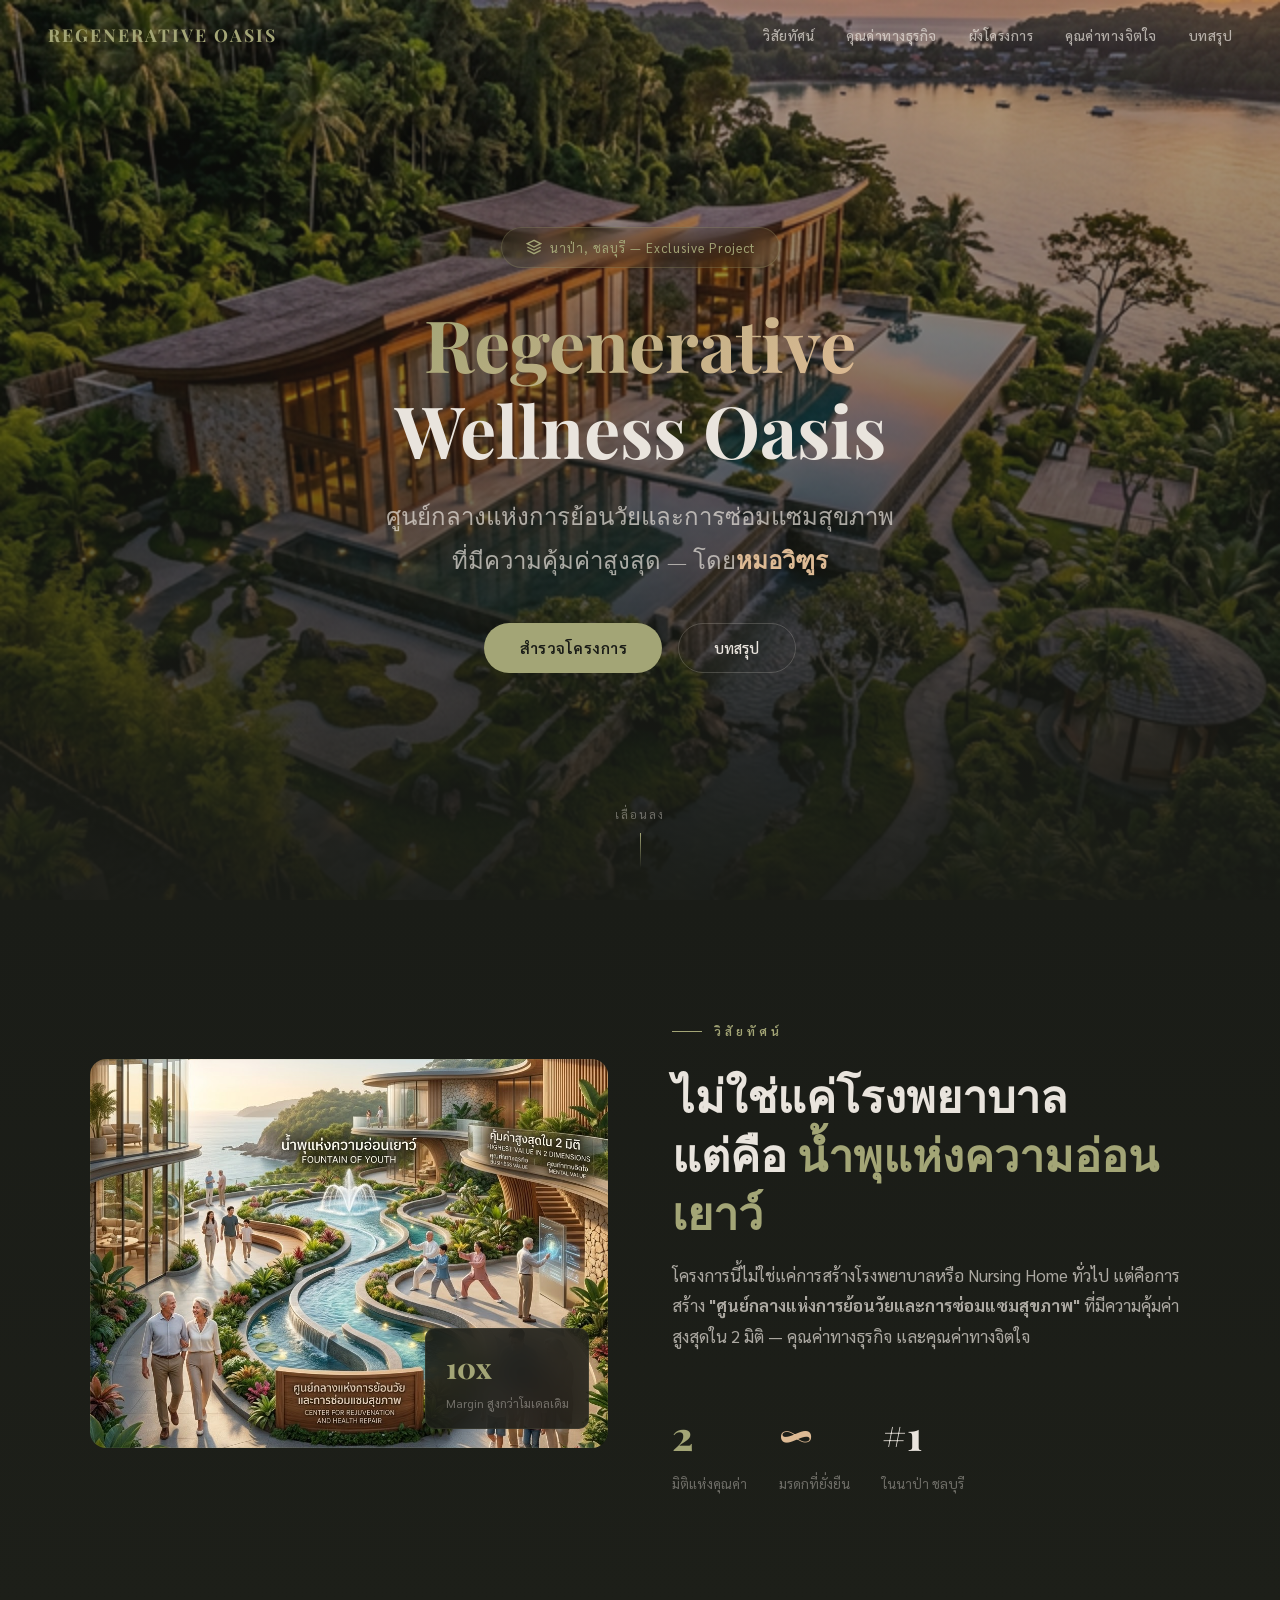
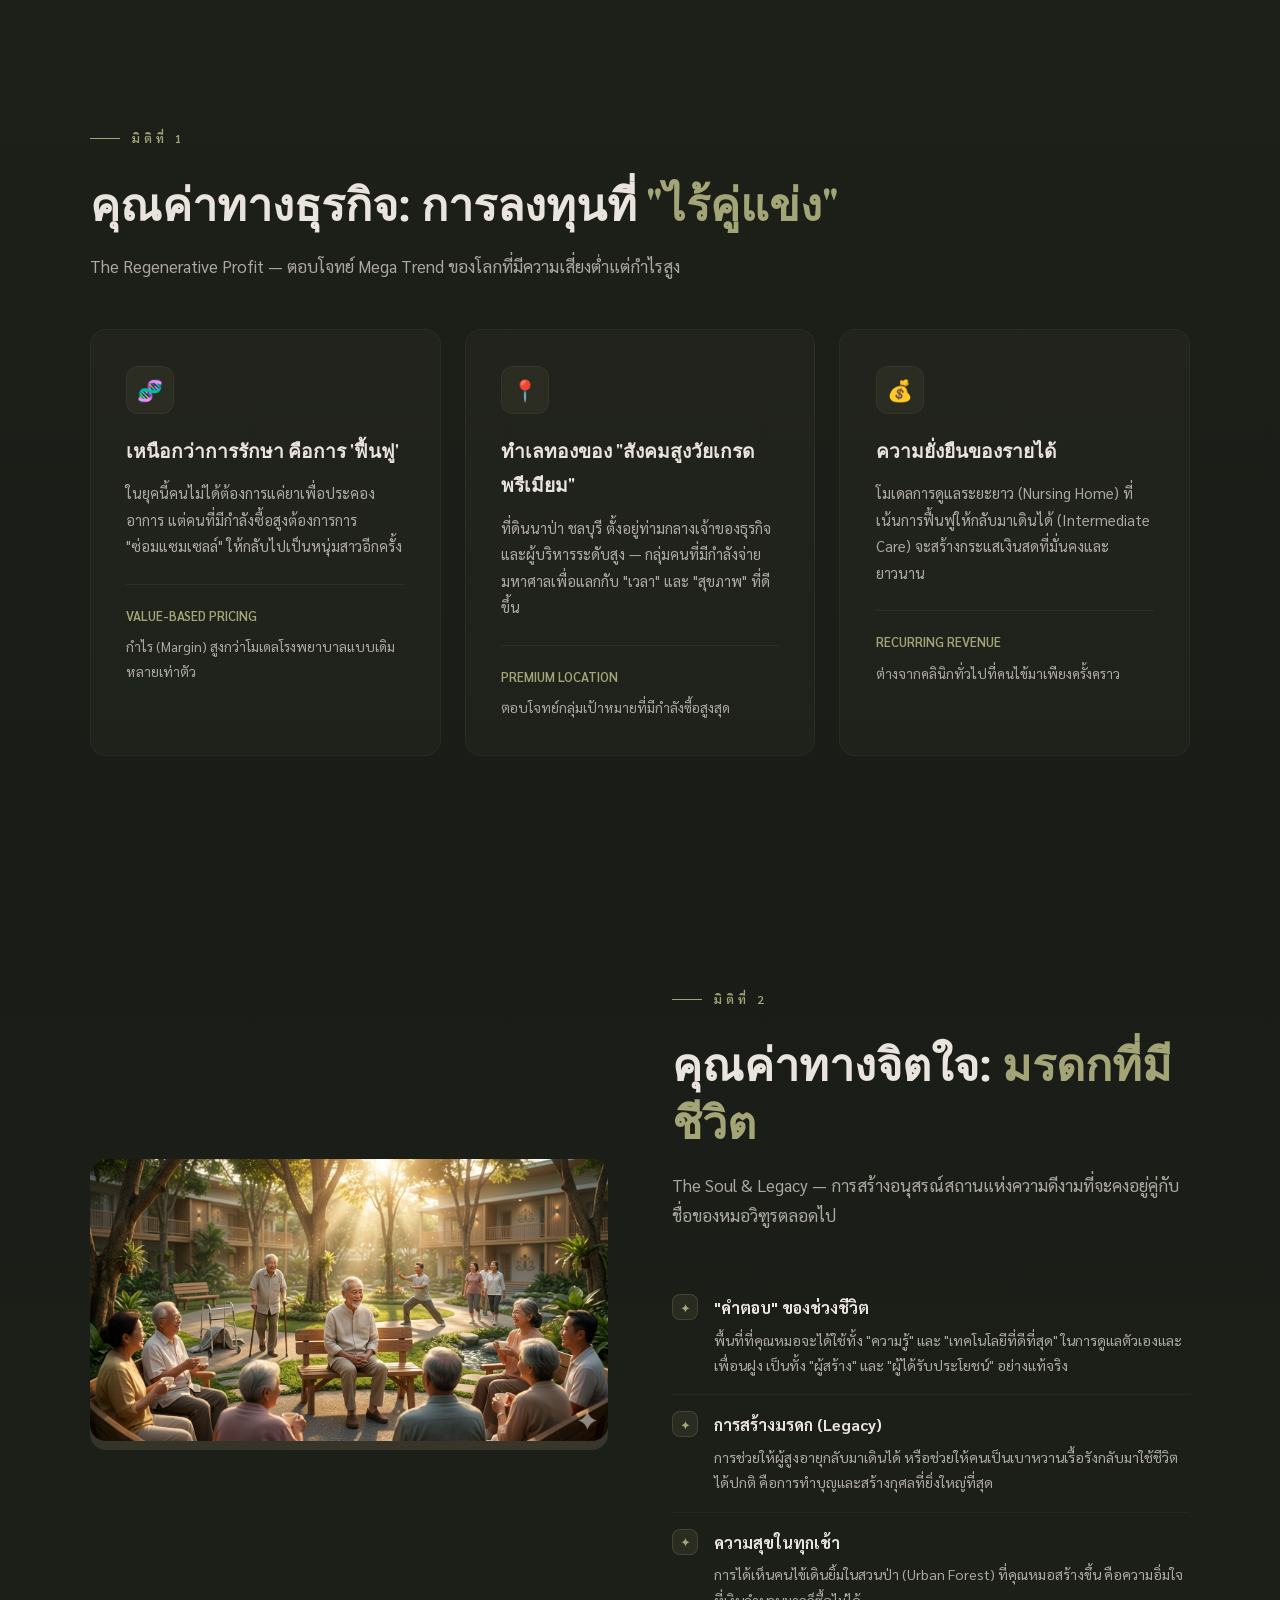
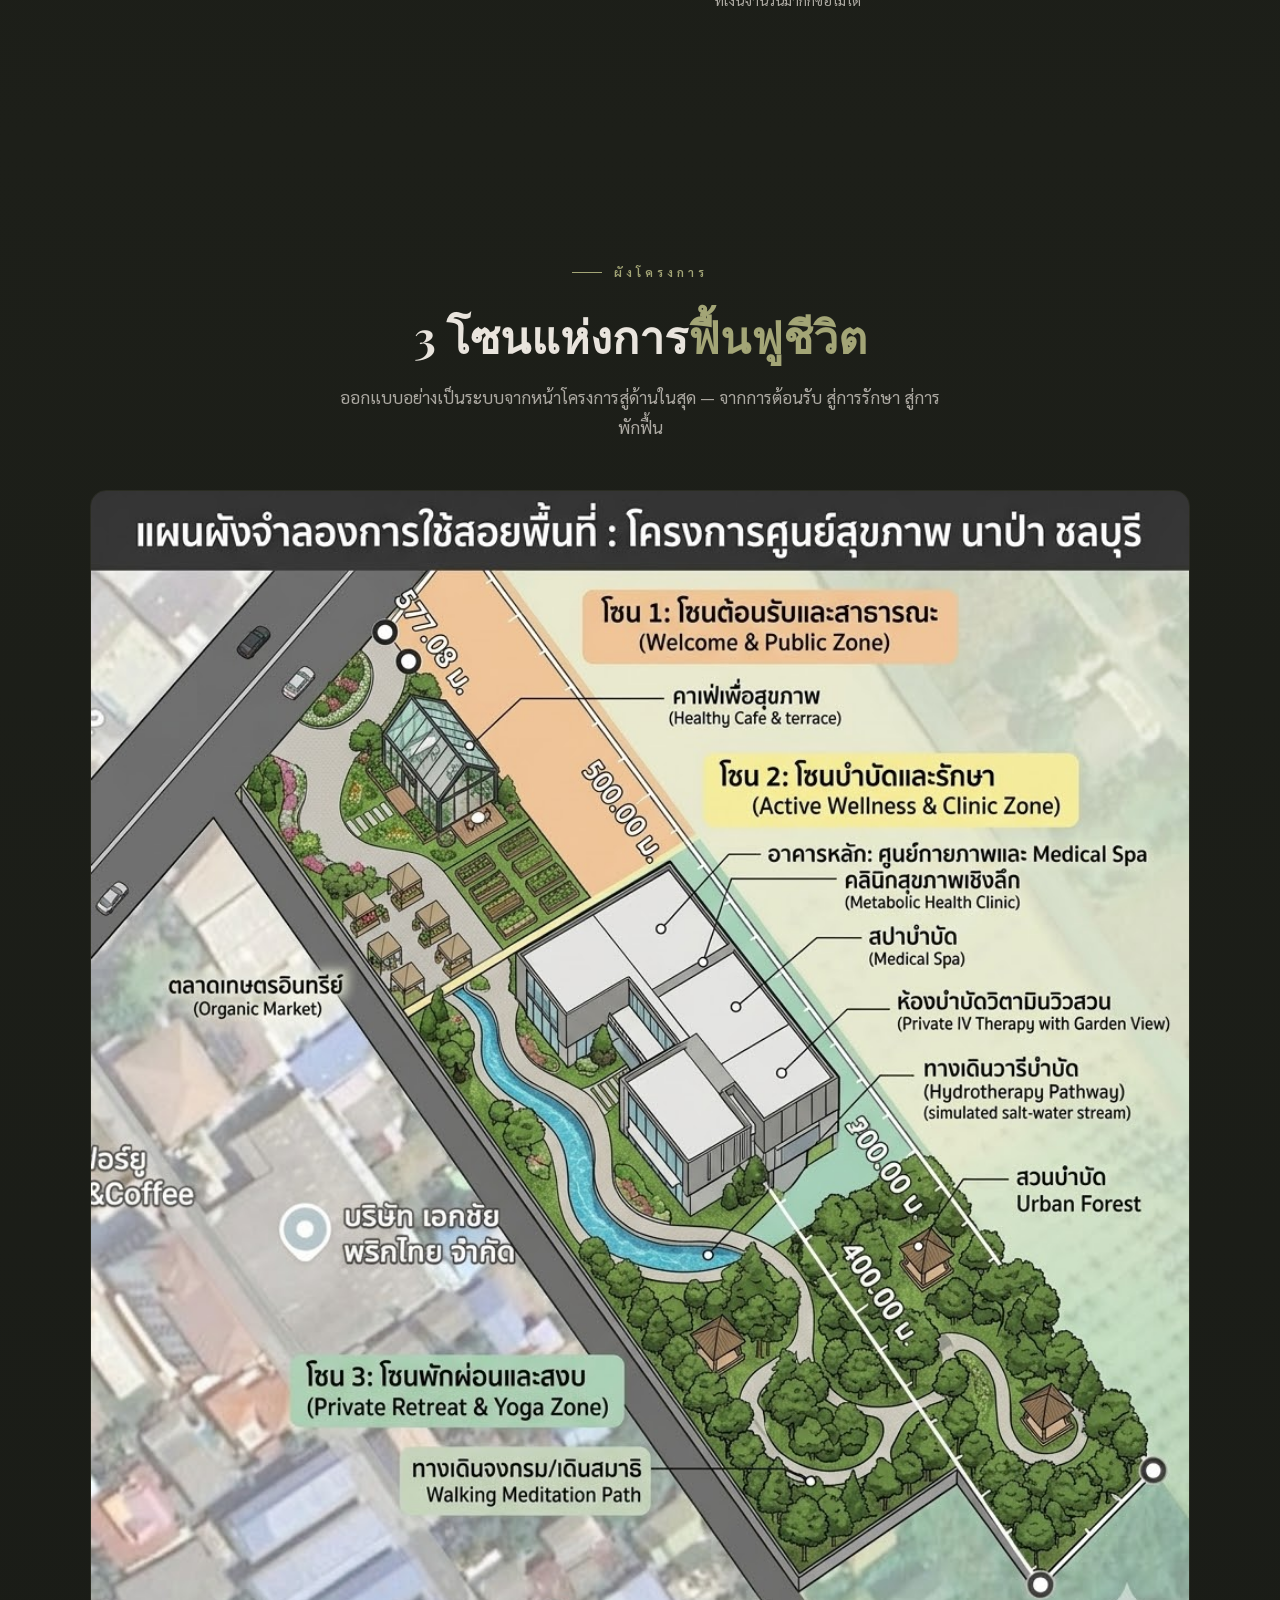
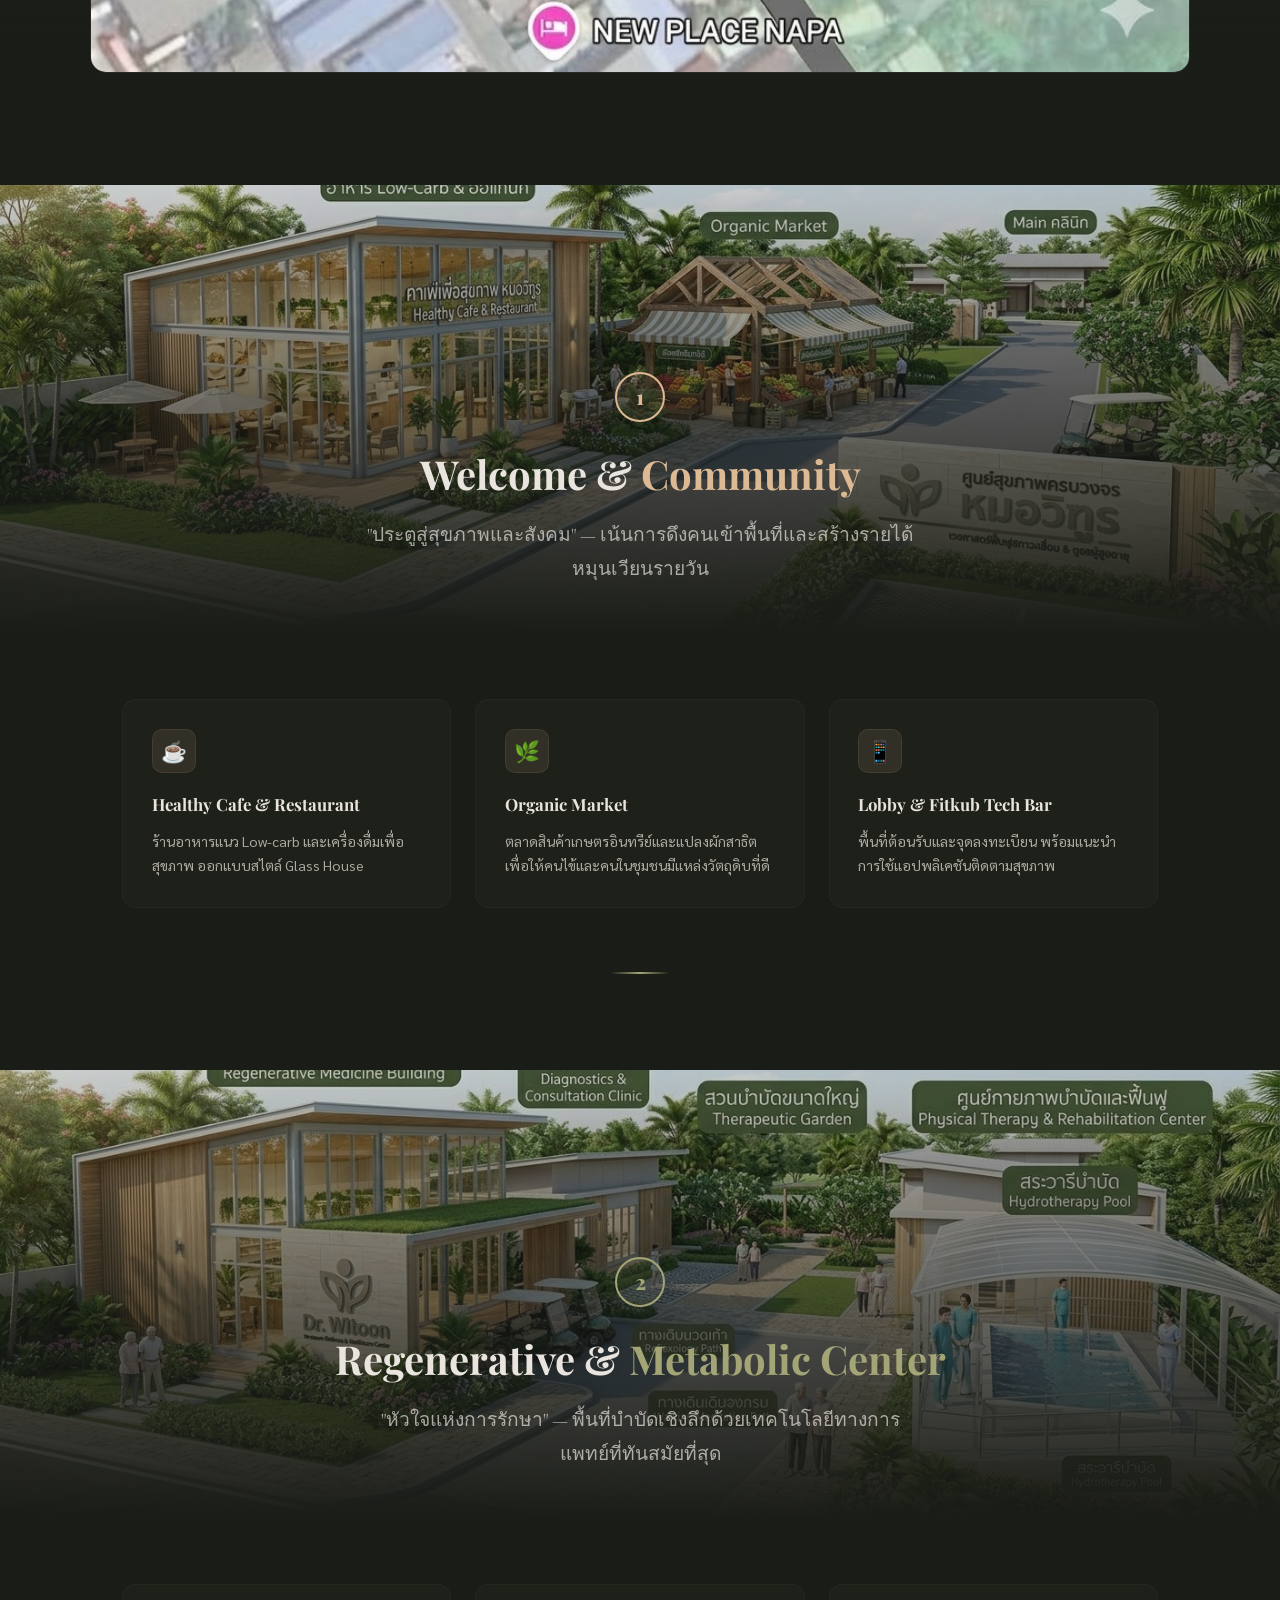
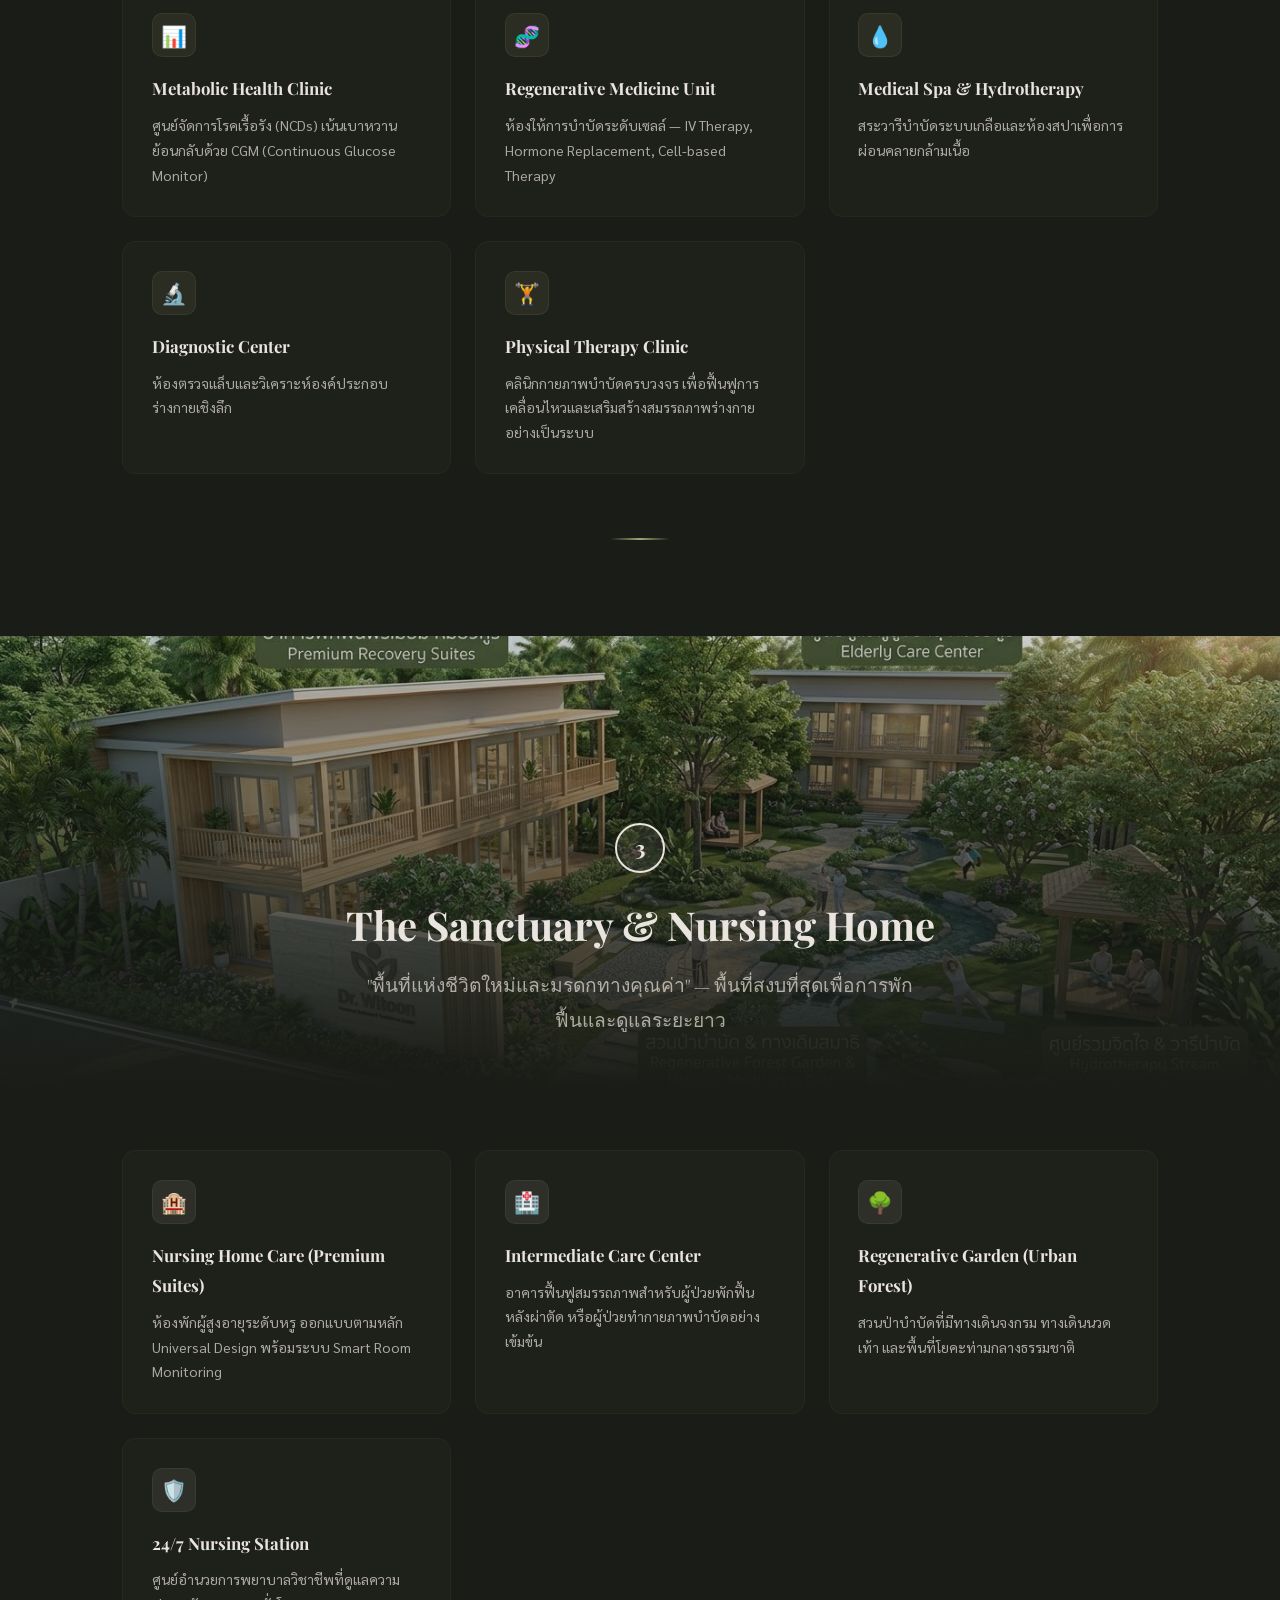
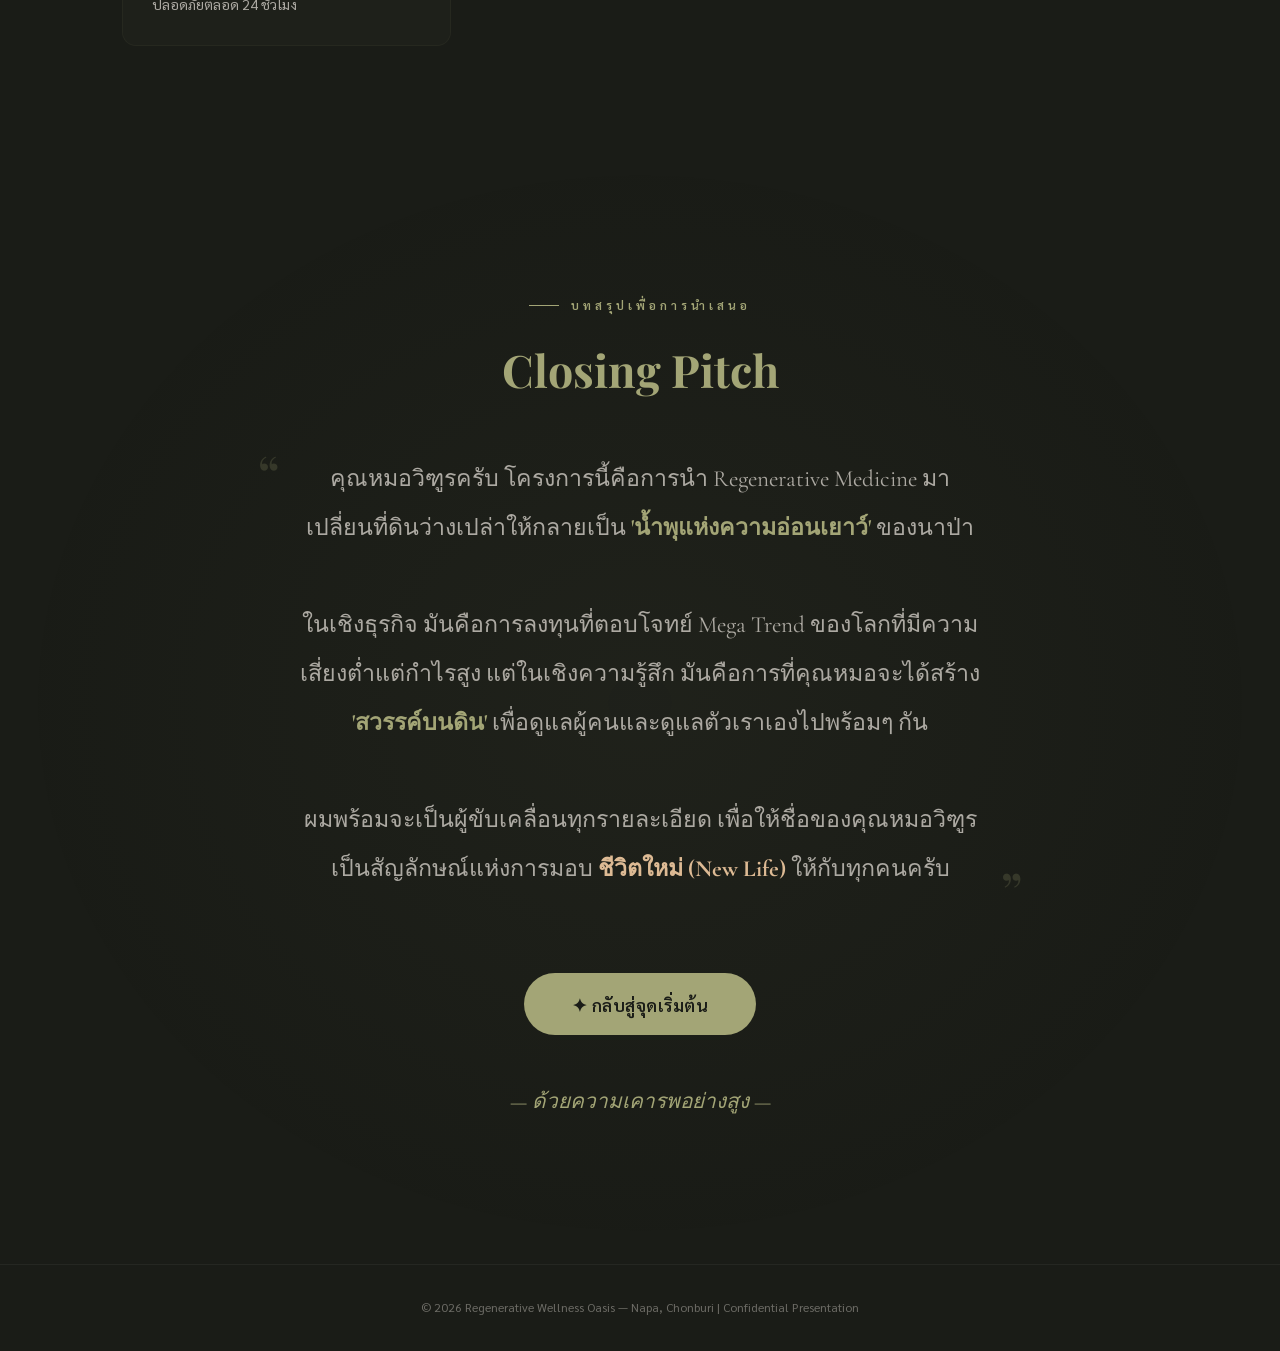
==== index.html @ c5aa6ea3 "Regenerative Wellness Oasis - Zen presentation by Dr. Witoon" ====
<!DOCTYPE html>
<html lang="th">

<head>
  <meta charset="UTF-8">
  <meta name="viewport" content="width=device-width, initial-scale=1.0">
  <title>Regenerative Wellness Oasis | โดยหมอวิฑูร</title>
  <meta name="description" content="ศูนย์กลางแห่งการย้อนวัยและการซ่อมแซมสุขภาพ นาป่า ชลบุรี โดยหมอวิฑูร">
  <link rel="stylesheet" href="styles.css">
</head>

<body>

  <!-- LOADING SCREEN -->
  <div class="loader" id="loader">
    <div class="loader-ring" style="position:relative"></div>
  </div>

  <!-- PARTICLES -->
  <div class="particles" id="particles"></div>

  <!-- NAVIGATION -->
  <nav id="nav">
    <div class="nav-logo">REGENERATIVE OASIS</div>
    <ul class="nav-links">
      <li><a href="#vision">วิสัยทัศน์</a></li>
      <li><a href="#business">คุณค่าทางธุรกิจ</a></li>
      <li><a href="#zones">ผังโครงการ</a></li>
      <li><a href="#legacy">คุณค่าทางจิตใจ</a></li>
      <li><a href="#closing">บทสรุป</a></li>
    </ul>
  </nav>

  <!-- ============================== HERO ============================== -->
  <section class="hero">
    <div class="hero-bg"></div>
    <div class="hero-content">
      <div class="hero-badge">
        <svg width="16" height="16" viewBox="0 0 24 24" fill="none" stroke="currentColor" stroke-width="2">
          <path d="M12 2L2 7l10 5 10-5-10-5zM2 17l10 5 10-5M2 12l10 5 10-5" />
        </svg>
        นาป่า, ชลบุรี — Exclusive Project
      </div>
      <h1>
        <span class="gradient-text">Regenerative</span><br>
        Wellness Oasis
      </h1>
      <p class="hero-subtitle">
        ศูนย์กลางแห่งการย้อนวัยและการซ่อมแซมสุขภาพ<br>
        ที่มีความคุ้มค่าสูงสุด — โดย<strong style="color:var(--sand)">หมอวิฑูร</strong>
      </p>
      <div class="hero-cta">
        <button class="btn-primary"
          onclick="document.getElementById('vision').scrollIntoView({behavior:'smooth'})">สำรวจโครงการ</button>
        <button class="btn-outline"
          onclick="document.getElementById('closing').scrollIntoView({behavior:'smooth'})">บทสรุป</button>
      </div>
    </div>
    <div class="scroll-indicator">
      <span>เลื่อนลง</span>
      <div class="scroll-line"></div>
    </div>
  </section>

  <!-- ============================== VISION ============================== -->
  <section class="vision" id="vision">
    <div class="section-container">
      <div class="vision-grid">
        <div class="vision-image reveal">
          <img src="images/Fountain of youth.jpg" alt="Regenerative Medicine Lab">
          <div class="vision-stat">
            <div class="number">10x</div>
            <div class="label">Margin สูงกว่าโมเดลเดิม</div>
          </div>
        </div>
        <div>
          <div class="section-label reveal">วิสัยทัศน์</div>
          <h2 class="section-title reveal reveal-delay-1">
            ไม่ใช่แค่โรงพยาบาล<br>
            แต่คือ <span style="color:var(--sage)">น้ำพุแห่งความอ่อนเยาว์</span>
          </h2>
          <p class="section-desc reveal reveal-delay-2">
            โครงการนี้ไม่ใช่แค่การสร้างโรงพยาบาลหรือ Nursing Home ทั่วไป
            แต่คือการสร้าง <strong>"ศูนย์กลางแห่งการย้อนวัยและการซ่อมแซมสุขภาพ"</strong>
            ที่มีความคุ้มค่าสูงสุดใน 2 มิติ — คุณค่าทางธุรกิจ และคุณค่าทางจิตใจ
          </p>
          <div style="display:flex;gap:2rem;flex-wrap:wrap" class="reveal reveal-delay-3">
            <div>
              <div style="font-family:'Playfair Display',serif;font-size:2.5rem;font-weight:800;color:var(--sage)">2
              </div>
              <div style="font-size:0.85rem;color:var(--text-muted)">มิติแห่งคุณค่า</div>
            </div>
            <div>
              <div style="font-family:'Playfair Display',serif;font-size:2.5rem;font-weight:800;color:var(--sand)">∞
              </div>
              <div style="font-size:0.85rem;color:var(--text-muted)">มรดกที่ยั่งยืน</div>
            </div>
            <div>
              <div style="font-family:'Playfair Display',serif;font-size:2.5rem;font-weight:800;color:var(--cream)">#1
              </div>
              <div style="font-size:0.85rem;color:var(--text-muted)">ในนาป่า ชลบุรี</div>
            </div>
          </div>
        </div>
      </div>
    </div>
  </section>

  <!-- ============================== BUSINESS VALUE ============================== -->
  <section id="business" style="background:linear-gradient(180deg,#1D1F19 0%,var(--bg-dark) 100%)">
    <div class="section-container">
      <div class="section-label reveal">มิติที่ 1</div>
      <h2 class="section-title reveal reveal-delay-1">คุณค่าทางธุรกิจ: การลงทุนที่ <span
          style="color:var(--sage)">"ไร้คู่แข่ง"</span></h2>
      <p class="section-desc reveal reveal-delay-2">The Regenerative Profit — ตอบโจทย์ Mega Trend
        ของโลกที่มีความเสี่ยงต่ำแต่กำไรสูง</p>

      <div class="card-grid">
        <!-- Card 1 -->
        <div class="card reveal">
          <div class="card-icon">🧬</div>
          <h3>เหนือกว่าการรักษา คือการ 'ฟื้นฟู'</h3>
          <p>ในยุคนี้คนไม่ได้ต้องการแค่ยาเพื่อประคองอาการ แต่คนที่มีกำลังซื้อสูงต้องการการ "ซ่อมแซมเซลล์"
            ให้กลับไปเป็นหนุ่มสาวอีกครั้ง</p>
          <div style="margin-top:1.5rem;padding-top:1rem;border-top:1px solid rgba(255,255,255,0.05)">
            <span style="font-size:0.8rem;color:var(--sage);font-weight:600">VALUE-BASED PRICING</span>
            <p style="font-size:0.85rem;margin-top:0.3rem">กำไร (Margin) สูงกว่าโมเดลโรงพยาบาลแบบเดิมหลายเท่าตัว</p>
          </div>
        </div>

        <!-- Card 2 -->
        <div class="card reveal reveal-delay-1">
          <div class="card-icon">📍</div>
          <h3>ทำเลทองของ "สังคมสูงวัยเกรดพรีเมียม"</h3>
          <p>ที่ดินนาป่า ชลบุรี ตั้งอยู่ท่ามกลางเจ้าของธุรกิจและผู้บริหารระดับสูง —
            กลุ่มคนที่มีกำลังจ่ายมหาศาลเพื่อแลกกับ "เวลา" และ "สุขภาพ" ที่ดีขึ้น</p>
          <div style="margin-top:1.5rem;padding-top:1rem;border-top:1px solid rgba(255,255,255,0.05)">
            <span style="font-size:0.8rem;color:var(--sage);font-weight:600">PREMIUM LOCATION</span>
            <p style="font-size:0.85rem;margin-top:0.3rem">ตอบโจทย์กลุ่มเป้าหมายที่มีกำลังซื้อสูงสุด</p>
          </div>
        </div>

        <!-- Card 3 -->
        <div class="card reveal reveal-delay-2">
          <div class="card-icon">💰</div>
          <h3>ความยั่งยืนของรายได้</h3>
          <p>โมเดลการดูแลระยะยาว (Nursing Home) ที่เน้นการฟื้นฟูให้กลับมาเดินได้ (Intermediate Care)
            จะสร้างกระแสเงินสดที่มั่นคงและยาวนาน</p>
          <div style="margin-top:1.5rem;padding-top:1rem;border-top:1px solid rgba(255,255,255,0.05)">
            <span style="font-size:0.8rem;color:var(--sage);font-weight:600">RECURRING REVENUE</span>
            <p style="font-size:0.85rem;margin-top:0.3rem">ต่างจากคลินิกทั่วไปที่คนไข้มาเพียงครั้งคราว</p>
          </div>
        </div>
      </div>
    </div>
  </section>

  <!-- ============================== LEGACY / SOUL ============================== -->
  <section class="legacy-section" id="legacy">
    <div class="section-container">
      <div class="legacy-grid">
        <div class="legacy-content">
          <div class="section-label reveal">มิติที่ 2</div>
          <h2 class="section-title reveal reveal-delay-1">คุณค่าทางจิตใจ: <span
              style="color:var(--sage)">มรดกที่มีชีวิต</span></h2>
          <p class="section-desc reveal reveal-delay-2">The Soul &amp; Legacy —
            การสร้างอนุสรณ์สถานแห่งความดีงามที่จะคงอยู่คู่กับชื่อของหมอวิฑูรตลอดไป</p>

          <ul class="legacy-points reveal reveal-delay-3">
            <li>
              <div class="legacy-check">✦</div>
              <div>
                <h4>"คำตอบ" ของช่วงชีวิต</h4>
                <p>พื้นที่ที่คุณหมอจะได้ใช้ทั้ง "ความรู้" และ "เทคโนโลยีที่ดีที่สุด" ในการดูแลตัวเองและเพื่อนฝูง
                  เป็นทั้ง "ผู้สร้าง" และ "ผู้ได้รับประโยชน์" อย่างแท้จริง</p>
              </div>
            </li>
            <li>
              <div class="legacy-check">✦</div>
              <div>
                <h4>การสร้างมรดก (Legacy)</h4>
                <p>การช่วยให้ผู้สูงอายุกลับมาเดินได้ หรือช่วยให้คนเป็นเบาหวานเรื้อรังกลับมาใช้ชีวิตได้ปกติ
                  คือการทำบุญและสร้างกุศลที่ยิ่งใหญ่ที่สุด</p>
              </div>
            </li>
            <li>
              <div class="legacy-check">✦</div>
              <div>
                <h4>ความสุขในทุกเช้า</h4>
                <p>การได้เห็นคนไข้เดินยิ้มในสวนป่า (Urban Forest) ที่คุณหมอสร้างขึ้น
                  คือความอิ่มใจที่เงินจำนวนมากก็ซื้อไม่ได้</p>
              </div>
            </li>
          </ul>
        </div>
        <div class="legacy-image-wrap reveal">
          <img src="images/Living Legacy.jpg" alt="สวนป่า Urban Forest เพื่อการฟื้นฟู">
        </div>
      </div>
    </div>
  </section>

  <!-- ============================== MASTERPLAN ============================== -->
  <section class="masterplan" id="zones">
    <div class="section-container">
      <div class="section-label reveal" style="justify-content:center">ผังโครงการ</div>
      <h2 class="section-title reveal reveal-delay-1" style="text-align:center;max-width:700px;margin:0 auto 1rem">
        3 โซนแห่งการ<span style="color:var(--sage)">ฟื้นฟูชีวิต</span>
      </h2>
      <p class="section-desc reveal reveal-delay-2" style="text-align:center;max-width:600px;margin:0 auto 2rem">
        ออกแบบอย่างเป็นระบบจากหน้าโครงการสู่ด้านในสุด — จากการต้อนรับ สู่การรักษา สู่การพักฟื้น
      </p>
      <div class="masterplan-image reveal reveal-delay-3">
        <img src="images/plan.jpg" alt="Masterplan Regenerative Wellness Oasis">
      </div>
    </div>
  </section>

  <!-- ============================== ZONE 1 ============================== -->
  <div class="zone-section">
    <div class="zone-hero reveal">
      <img src="images/Zone 1.jpg" alt="Zone 1 — Welcome &amp; Community">
      <div class="zone-hero-overlay">
        <div class="zone-number z1">1</div>
        <h2 class="zone-hero-title">Welcome &amp; <span style="color:var(--sand)">Community</span></h2>
        <p class="zone-hero-tagline">"ประตูสู่สุขภาพและสังคม" — เน้นการดึงคนเข้าพื้นที่และสร้างรายได้หมุนเวียนรายวัน</p>
      </div>
    </div>
    <div class="zone-features">
      <div class="zone-card reveal">
        <div class="zone-card-icon z1">☕</div>
        <h3>Healthy Cafe &amp; Restaurant</h3>
        <p>ร้านอาหารแนว Low-carb และเครื่องดื่มเพื่อสุขภาพ ออกแบบสไตล์ Glass House</p>
      </div>
      <div class="zone-card reveal reveal-delay-1">
        <div class="zone-card-icon z1">🌿</div>
        <h3>Organic Market</h3>
        <p>ตลาดสินค้าเกษตรอินทรีย์และแปลงผักสาธิต เพื่อให้คนไข้และคนในชุมชนมีแหล่งวัตถุดิบที่ดี</p>
      </div>
      <div class="zone-card reveal reveal-delay-2">
        <div class="zone-card-icon z1">📱</div>
        <h3>Lobby &amp; Fitkub Tech Bar</h3>
        <p>พื้นที่ต้อนรับและจุดลงทะเบียน พร้อมแนะนำการใช้แอปพลิเคชันติดตามสุขภาพ</p>
      </div>
    </div>
    <div class="zone-divider"></div>
  </div>

  <!-- ============================== ZONE 2 ============================== -->
  <div class="zone-section">
    <div class="zone-hero reveal">
      <img src="images/Zone 2.jpg" alt="Zone 2 — Regenerative &amp; Metabolic Center">
      <div class="zone-hero-overlay">
        <div class="zone-number z2">2</div>
        <h2 class="zone-hero-title">Regenerative &amp; <span style="color:var(--sage)">Metabolic Center</span></h2>
        <p class="zone-hero-tagline">"หัวใจแห่งการรักษา" — พื้นที่บำบัดเชิงลึกด้วยเทคโนโลยีทางการแพทย์ที่ทันสมัยที่สุด
        </p>
      </div>
    </div>
    <div class="zone-features">
      <div class="zone-card reveal">
        <div class="zone-card-icon z2">📊</div>
        <h3>Metabolic Health Clinic</h3>
        <p>ศูนย์จัดการโรคเรื้อรัง (NCDs) เน้นเบาหวานย้อนกลับด้วย CGM (Continuous Glucose Monitor)</p>
      </div>
      <div class="zone-card reveal reveal-delay-1">
        <div class="zone-card-icon z2">🧬</div>
        <h3>Regenerative Medicine Unit</h3>
        <p>ห้องให้การบำบัดระดับเซลล์ — IV Therapy, Hormone Replacement, Cell-based Therapy</p>
      </div>
      <div class="zone-card reveal reveal-delay-2">
        <div class="zone-card-icon z2">💧</div>
        <h3>Medical Spa &amp; Hydrotherapy</h3>
        <p>สระวารีบำบัดระบบเกลือและห้องสปาเพื่อการผ่อนคลายกล้ามเนื้อ</p>
      </div>
      <div class="zone-card reveal reveal-delay-3">
        <div class="zone-card-icon z2">🔬</div>
        <h3>Diagnostic Center</h3>
        <p>ห้องตรวจแล็บและวิเคราะห์องค์ประกอบร่างกายเชิงลึก</p>
      </div>
      <div class="zone-card reveal reveal-delay-3">
        <div class="zone-card-icon z2">🏋️</div>
        <h3>Physical Therapy Clinic</h3>
        <p>คลินิกกายภาพบำบัดครบวงจร เพื่อฟื้นฟูการเคลื่อนไหวและเสริมสร้างสมรรถภาพร่างกายอย่างเป็นระบบ</p>
      </div>
    </div>
    <div class="zone-divider"></div>
  </div>

  <!-- ============================== ZONE 3 ============================== -->
  <div class="zone-section">
    <div class="zone-hero reveal">
      <img src="images/Zone 3.jpg" alt="Zone 3 — The Sanctuary &amp; Nursing Home">
      <div class="zone-hero-overlay">
        <div class="zone-number z3">3</div>
        <h2 class="zone-hero-title">The Sanctuary &amp; <span style="color:var(--cream)">Nursing Home</span></h2>
        <p class="zone-hero-tagline">"พื้นที่แห่งชีวิตใหม่และมรดกทางคุณค่า" —
          พื้นที่สงบที่สุดเพื่อการพักฟื้นและดูแลระยะยาว</p>
      </div>
    </div>
    <div class="zone-features">
      <div class="zone-card reveal">
        <div class="zone-card-icon z3">🏨</div>
        <h3>Nursing Home Care (Premium Suites)</h3>
        <p>ห้องพักผู้สูงอายุระดับหรู ออกแบบตามหลัก Universal Design พร้อมระบบ Smart Room Monitoring</p>
      </div>
      <div class="zone-card reveal reveal-delay-1">
        <div class="zone-card-icon z3">🏥</div>
        <h3>Intermediate Care Center</h3>
        <p>อาคารฟื้นฟูสมรรถภาพสำหรับผู้ป่วยพักฟื้นหลังผ่าตัด หรือผู้ป่วยทำกายภาพบำบัดอย่างเข้มข้น</p>
      </div>
      <div class="zone-card reveal reveal-delay-2">
        <div class="zone-card-icon z3">🌳</div>
        <h3>Regenerative Garden (Urban Forest)</h3>
        <p>สวนป่าบำบัดที่มีทางเดินจงกรม ทางเดินนวดเท้า และพื้นที่โยคะท่ามกลางธรรมชาติ</p>
      </div>
      <div class="zone-card reveal reveal-delay-3">
        <div class="zone-card-icon z3">🛡️</div>
        <h3>24/7 Nursing Station</h3>
        <p>ศูนย์อำนวยการพยาบาลวิชาชีพที่ดูแลความปลอดภัยตลอด 24 ชั่วโมง</p>
      </div>
    </div>
  </div>

  <!-- ============================== CLOSING PITCH ============================== -->
  <section class="closing" id="closing">
    <div class="section-container">
      <div class="section-label reveal" style="justify-content:center">บทสรุปเพื่อการนำเสนอ</div>
      <h2 class="section-title reveal reveal-delay-1" style="text-align:center">
        <span style="color:var(--sage)">Closing Pitch</span>
      </h2>

      <div class="closing-quote reveal reveal-delay-2">
        คุณหมอวิฑูรครับ โครงการนี้คือการนำ Regenerative Medicine มาเปลี่ยนที่ดินว่างเปล่าให้กลายเป็น <strong
          style="color:var(--sage)">'น้ำพุแห่งความอ่อนเยาว์'</strong> ของนาป่า
        <br><br>
        ในเชิงธุรกิจ มันคือการลงทุนที่ตอบโจทย์ Mega Trend ของโลกที่มีความเสี่ยงต่ำแต่กำไรสูง แต่ในเชิงความรู้สึก
        มันคือการที่คุณหมอจะได้สร้าง <strong style="color:var(--sage)">'สวรรค์บนดิน'</strong>
        เพื่อดูแลผู้คนและดูแลตัวเราเองไปพร้อมๆ กัน
        <br><br>
        ผมพร้อมจะเป็นผู้ขับเคลื่อนทุกรายละเอียด เพื่อให้ชื่อของคุณหมอวิฑูรเป็นสัญลักษณ์แห่งการมอบ <strong
          style="color:var(--sand)">ชีวิตใหม่ (New Life)</strong> ให้กับทุกคนครับ
      </div>

      <div class="reveal reveal-delay-3" style="margin-top:3rem">
        <button class="btn-primary" style="font-size:1.1rem;padding:1.2rem 3rem"
          onclick="window.scrollTo({top:0,behavior:'smooth'})">
          ✦ กลับสู่จุดเริ่มต้น
        </button>
      </div>
      <div class="signature reveal">— ด้วยความเคารพอย่างสูง —</div>
    </div>
  </section>

  <!-- FOOTER -->
  <footer>
    <p>© 2026 Regenerative Wellness Oasis — Napa, Chonburi | Confidential Presentation</p>
  </footer>

  <script>
    // Loader
    window.addEventListener('load', () => {
      setTimeout(() => document.getElementById('loader').classList.add('hidden'), 800);
    });

    // Nav scroll effect
    window.addEventListener('scroll', () => {
      document.getElementById('nav').classList.toggle('scrolled', window.scrollY > 50);
    });

    // Scroll reveal
    const revealEls = document.querySelectorAll('.reveal');
    const observer = new IntersectionObserver((entries) => {
      entries.forEach(e => { if (e.isIntersecting) { e.target.classList.add('active'); observer.unobserve(e.target); } });
    }, { threshold: 0.15 });
    revealEls.forEach(el => observer.observe(el));

    // Particles
    (function createParticles() {
      const container = document.getElementById('particles');
      for (let i = 0; i < 30; i++) {
        const p = document.createElement('div');
        p.className = 'particle';
        p.style.left = Math.random() * 100 + '%';
        p.style.animationDuration = (8 + Math.random() * 12) + 's';
        p.style.animationDelay = Math.random() * 10 + 's';
        p.style.width = p.style.height = (2 + Math.random() * 3) + 'px';
        container.appendChild(p);
      }
    })();
  </script>
</body>

</html>
---- styles.css ----
@import url('https://fonts.googleapis.com/css2?family=Playfair+Display:wght@400;600;700;800;900&family=Sarabun:wght@300;400;500;600;700&family=Cormorant+Garamond:wght@400;500;600;700&display=swap');

:root {
    --sage: #A3A576;
    --sage-light: #BFC1A0;
    --sand: #DDBA94;
    --sand-light: #E8D0B4;
    --olive: #686F57;
    --olive-dark: #4E5440;
    --cream: #E9E4DD;
    --cream-dark: #D4CEC6;
    --bg-dark: #1A1C17;
    --bg-card: rgba(163, 165, 118, 0.04);
    --text-primary: var(--cream);
    --text-secondary: rgba(233, 228, 221, 0.7);
    --text-muted: rgba(233, 228, 221, 0.4);
}

*,
*::before,
*::after {
    margin: 0;
    padding: 0;
    box-sizing: border-box;
}

html {
    scroll-behavior: smooth;
}

body {
    font-family: 'Sarabun', sans-serif;
    background: var(--bg-dark);
    color: var(--text-primary);
    overflow-x: hidden;
    line-height: 1.8;
}

/* ========== LOADING ========== */
.loader {
    position: fixed;
    inset: 0;
    z-index: 9999;
    background: var(--bg-dark);
    display: flex;
    align-items: center;
    justify-content: center;
    transition: opacity 1s, visibility 1s;
}

.loader.hidden {
    opacity: 0;
    visibility: hidden;
}

.loader-ring {
    width: 60px;
    height: 60px;
    border: 2px solid transparent;
    border-top-color: var(--sage);
    border-radius: 50%;
    animation: spin 1.2s linear infinite;
}

.loader-ring::before {
    content: '';
    position: absolute;
    inset: 8px;
    border: 2px solid transparent;
    border-top-color: var(--sand);
    border-radius: 50%;
    animation: spin 2s linear reverse infinite;
}

@keyframes spin {
    to {
        transform: rotate(360deg);
    }
}

/* ========== NAV ========== */
nav {
    position: fixed;
    top: 0;
    left: 0;
    right: 0;
    z-index: 100;
    padding: 1.2rem 3rem;
    display: flex;
    justify-content: space-between;
    align-items: center;
    transition: background 0.5s, backdrop-filter 0.5s;
}

nav.scrolled {
    background: rgba(26, 28, 23, 0.9);
    backdrop-filter: blur(20px);
    border-bottom: 1px solid rgba(163, 165, 118, 0.08);
}

.nav-logo {
    font-family: 'Playfair Display', serif;
    font-size: 1.1rem;
    font-weight: 700;
    letter-spacing: 2px;
    color: var(--sage);
}

.nav-links {
    display: flex;
    gap: 2rem;
    list-style: none;
}

.nav-links a {
    color: var(--text-secondary);
    text-decoration: none;
    font-size: 0.85rem;
    font-weight: 500;
    letter-spacing: 0.5px;
    transition: color 0.3s;
}

.nav-links a:hover {
    color: var(--sage);
}

/* ========== HERO ========== */
.hero {
    position: relative;
    height: 100vh;
    min-height: 700px;
    display: flex;
    align-items: center;
    justify-content: center;
    text-align: center;
    overflow: hidden;
}

.hero-bg {
    position: absolute;
    inset: 0;
    background: url('images/wellness_hero.png') center/cover no-repeat;
}

.hero-bg::after {
    content: '';
    position: absolute;
    inset: 0;
    background: linear-gradient(180deg,
            rgba(26, 28, 23, 0.3) 0%,
            rgba(26, 28, 23, 0.5) 40%,
            rgba(26, 28, 23, 0.95) 100%);
}

.hero-content {
    position: relative;
    z-index: 2;
    max-width: 850px;
    padding: 0 2rem;
}

.hero-badge {
    display: inline-flex;
    align-items: center;
    gap: 0.5rem;
    padding: 0.5rem 1.5rem;
    border: 1px solid rgba(163, 165, 118, 0.25);
    border-radius: 50px;
    font-size: 0.8rem;
    color: var(--sage);
    letter-spacing: 1px;
    margin-bottom: 2rem;
    backdrop-filter: blur(10px);
    background: rgba(163, 165, 118, 0.05);
    animation: fadeInDown 1s 0.5s both;
}

.hero h1 {
    font-family: 'Playfair Display', serif;
    font-size: clamp(2.5rem, 6vw, 4.5rem);
    font-weight: 700;
    line-height: 1.2;
    margin-bottom: 1.5rem;
    animation: fadeInUp 1s 0.8s both;
}

.hero h1 .gradient-text {
    background: linear-gradient(135deg, var(--sage), var(--sand));
    -webkit-background-clip: text;
    background-clip: text;
    -webkit-text-fill-color: transparent;
}

.hero-subtitle {
    font-family: 'Cormorant Garamond', serif;
    font-size: clamp(1.1rem, 2.5vw, 1.5rem);
    color: var(--text-secondary);
    max-width: 650px;
    margin: 0 auto 2.5rem;
    animation: fadeInUp 1s 1.1s both;
}

.hero-cta {
    display: inline-flex;
    gap: 1rem;
    animation: fadeInUp 1s 1.4s both;
}

.btn-primary {
    padding: 0.9rem 2.2rem;
    background: var(--sage);
    color: var(--bg-dark);
    border: none;
    border-radius: 50px;
    font-size: 0.95rem;
    font-weight: 600;
    font-family: 'Sarabun', sans-serif;
    cursor: pointer;
    letter-spacing: 0.5px;
    transition: transform 0.3s, box-shadow 0.3s, background 0.3s;
}

.btn-primary:hover {
    transform: translateY(-2px);
    background: var(--sage-light);
    box-shadow: 0 8px 30px rgba(163, 165, 118, 0.2);
}

.btn-outline {
    padding: 0.9rem 2.2rem;
    background: transparent;
    color: var(--cream);
    border: 1px solid rgba(233, 228, 221, 0.2);
    border-radius: 50px;
    font-size: 0.95rem;
    font-weight: 500;
    font-family: 'Sarabun', sans-serif;
    cursor: pointer;
    transition: background 0.3s, border-color 0.3s;
}

.btn-outline:hover {
    border-color: var(--sage);
    color: var(--sage);
}

/* ========== SCROLL ========== */
.scroll-indicator {
    position: absolute;
    bottom: 2rem;
    left: 50%;
    transform: translateX(-50%);
    display: flex;
    flex-direction: column;
    align-items: center;
    gap: 0.5rem;
    color: var(--text-muted);
    font-size: 0.7rem;
    letter-spacing: 2px;
    animation: bounce 2.5s ease-in-out infinite;
}

.scroll-line {
    width: 1px;
    height: 35px;
    background: linear-gradient(to bottom, var(--sage), transparent);
}

@keyframes bounce {

    0%,
    100% {
        transform: translateX(-50%) translateY(0);
    }

    50% {
        transform: translateX(-50%) translateY(8px);
    }
}

/* ========== SECTIONS ========== */
section {
    padding: 7rem 2rem;
    position: relative;
}

.section-container {
    max-width: 1100px;
    margin: 0 auto;
}

.section-label {
    display: inline-flex;
    align-items: center;
    gap: 0.75rem;
    font-size: 0.75rem;
    font-weight: 600;
    text-transform: uppercase;
    letter-spacing: 4px;
    color: var(--sage);
    margin-bottom: 1.5rem;
}

.section-label::before {
    content: '';
    width: 30px;
    height: 1px;
    background: var(--sage);
}

.section-title {
    font-family: 'Playfair Display', serif;
    font-size: clamp(1.8rem, 3.5vw, 2.8rem);
    font-weight: 700;
    line-height: 1.3;
    margin-bottom: 1.2rem;
}

.section-desc {
    font-size: 1.05rem;
    color: var(--text-secondary);
    max-width: 650px;
    margin-bottom: 3rem;
}

/* ========== VISION ========== */
.vision {
    background: linear-gradient(180deg, var(--bg-dark) 0%, #1D1F19 100%);
}

.vision-grid {
    display: grid;
    grid-template-columns: 1fr 1fr;
    gap: 4rem;
    align-items: center;
}

.vision-image {
    position: relative;
    border-radius: 16px;
    overflow: hidden;
    aspect-ratio: 4/3;
}

.vision-image img {
    width: 100%;
    height: 100%;
    object-fit: cover;
}

.vision-image::after {
    content: '';
    position: absolute;
    inset: 0;
    border: 1px solid rgba(163, 165, 118, 0.12);
    border-radius: 16px;
}

.vision-stat {
    position: absolute;
    bottom: 1.2rem;
    right: 1.2rem;
    background: rgba(26, 28, 23, 0.85);
    backdrop-filter: blur(16px);
    padding: 0.8rem 1.2rem;
    border-radius: 10px;
    border: 1px solid rgba(163, 165, 118, 0.1);
}

.vision-stat .number {
    font-family: 'Playfair Display', serif;
    font-size: 1.8rem;
    font-weight: 800;
    color: var(--sage);
}

.vision-stat .label {
    font-size: 0.75rem;
    color: var(--text-muted);
}

/* ========== CARDS ========== */
.card-grid {
    display: grid;
    grid-template-columns: repeat(auto-fit, minmax(320px, 1fr));
    gap: 1.5rem;
}

.card {
    background: var(--bg-card);
    border: 1px solid rgba(163, 165, 118, 0.06);
    border-radius: 16px;
    padding: 2.2rem;
    transition: transform 0.4s, border-color 0.4s;
    position: relative;
    overflow: hidden;
}

.card::before {
    content: '';
    position: absolute;
    top: 0;
    left: 0;
    right: 0;
    height: 2px;
    background: linear-gradient(90deg, var(--sage), var(--sand));
    opacity: 0;
    transition: opacity 0.4s;
}

.card:hover {
    transform: translateY(-4px);
    border-color: rgba(163, 165, 118, 0.15);
}

.card:hover::before {
    opacity: 1;
}

.card-icon {
    width: 48px;
    height: 48px;
    display: flex;
    align-items: center;
    justify-content: center;
    border-radius: 12px;
    margin-bottom: 1.2rem;
    font-size: 1.3rem;
    background: rgba(163, 165, 118, 0.08);
    border: 1px solid rgba(163, 165, 118, 0.08);
}

.card h3 {
    font-family: 'Playfair Display', serif;
    font-size: 1.2rem;
    font-weight: 700;
    margin-bottom: 0.8rem;
}

.card p {
    color: var(--text-secondary);
    font-size: 0.92rem;
    line-height: 1.8;
}

/* ========== MASTERPLAN ========== */
.masterplan {
    background: linear-gradient(180deg, #1D1F19 0%, var(--bg-dark) 100%);
    text-align: center;
}

.masterplan-image {
    position: relative;
    border-radius: 16px;
    overflow: hidden;
    margin-top: 3rem;
    border: 1px solid rgba(163, 165, 118, 0.1);
}

.masterplan-image img {
    width: 100%;
    display: block;
}

/* ========== ZONE SECTIONS ========== */
.zone-section {
    position: relative;
    overflow: hidden;
    padding: 0 0 6rem;
}

.zone-hero {
    position: relative;
    width: 100%;
    height: 50vh;
    min-height: 350px;
    overflow: hidden;
    margin-bottom: 4rem;
}

.zone-hero img {
    width: 100%;
    height: 100%;
    object-fit: cover;
    display: block;
}

.zone-hero-overlay {
    position: absolute;
    inset: 0;
    background: linear-gradient(180deg,
            rgba(26, 28, 23, 0.2) 0%,
            rgba(26, 28, 23, 0.65) 55%,
            rgba(26, 28, 23, 1) 100%);
    display: flex;
    flex-direction: column;
    align-items: center;
    justify-content: flex-end;
    padding: 3rem 2rem;
    text-align: center;
}

.zone-number {
    display: inline-flex;
    align-items: center;
    justify-content: center;
    width: 50px;
    height: 50px;
    border-radius: 50%;
    margin-bottom: 1rem;
    font-family: 'Playfair Display', serif;
    font-size: 1.3rem;
    font-weight: 800;
    border: 2px solid;
}

.zone-number.z1 {
    border-color: var(--sand);
    color: var(--sand);
    background: rgba(221, 186, 148, 0.08);
}

.zone-number.z2 {
    border-color: var(--sage);
    color: var(--sage);
    background: rgba(163, 165, 118, 0.08);
}

.zone-number.z3 {
    border-color: var(--cream);
    color: var(--cream);
    background: rgba(233, 228, 221, 0.08);
}

.zone-hero-title {
    font-family: 'Playfair Display', serif;
    font-size: clamp(1.6rem, 3.5vw, 2.5rem);
    font-weight: 700;
    margin-bottom: 0.5rem;
}

.zone-hero-tagline {
    font-family: 'Cormorant Garamond', serif;
    font-size: clamp(0.95rem, 2vw, 1.2rem);
    color: var(--text-secondary);
    max-width: 550px;
}

.zone-features {
    display: grid;
    grid-template-columns: repeat(auto-fit, minmax(260px, 1fr));
    gap: 1.5rem;
    max-width: 1100px;
    margin: 0 auto;
    padding: 0 2rem;
}

.zone-card {
    background: rgba(163, 165, 118, 0.03);
    border: 1px solid rgba(163, 165, 118, 0.06);
    border-radius: 14px;
    padding: 1.8rem;
    transition: transform 0.4s, border-color 0.4s;
}

.zone-card:hover {
    transform: translateY(-4px);
    border-color: rgba(163, 165, 118, 0.15);
}

.zone-card-icon {
    width: 44px;
    height: 44px;
    display: flex;
    align-items: center;
    justify-content: center;
    border-radius: 10px;
    margin-bottom: 1rem;
    font-size: 1.3rem;
}

.zone-card-icon.z1 {
    background: rgba(221, 186, 148, 0.1);
    border: 1px solid rgba(221, 186, 148, 0.1);
}

.zone-card-icon.z2 {
    background: rgba(163, 165, 118, 0.1);
    border: 1px solid rgba(163, 165, 118, 0.1);
}

.zone-card-icon.z3 {
    background: rgba(233, 228, 221, 0.08);
    border: 1px solid rgba(233, 228, 221, 0.06);
}

.zone-card h3 {
    font-family: 'Playfair Display', serif;
    font-size: 1.05rem;
    font-weight: 700;
    margin-bottom: 0.6rem;
}

.zone-card p {
    color: var(--text-secondary);
    font-size: 0.88rem;
    line-height: 1.75;
}

.zone-divider {
    width: 60px;
    height: 2px;
    margin: 4rem auto 0;
    background: linear-gradient(90deg, transparent, var(--sage), transparent);
    border-radius: 2px;
}

/* ========== LEGACY ========== */
.legacy-section {
    background: linear-gradient(180deg, var(--bg-dark) 0%, #1D1F19 100%);
}

.legacy-grid {
    display: grid;
    grid-template-columns: 1fr 1fr;
    gap: 4rem;
    align-items: center;
}

.legacy-content {
    order: 2;
}

.legacy-image-wrap {
    order: 1;
    position: relative;
    border-radius: 16px;
    overflow: hidden;
}

.legacy-image-wrap img {
    width: 100%;
    border-radius: 16px;
}

.legacy-image-wrap::before {
    content: '';
    position: absolute;
    inset: -1px;
    background: linear-gradient(135deg, var(--sage), var(--sand));
    border-radius: 18px;
    z-index: -1;
    opacity: 0.15;
}

.legacy-points {
    list-style: none;
    margin-top: 1.5rem;
}

.legacy-points li {
    display: flex;
    gap: 1rem;
    align-items: flex-start;
    padding: 1rem 0;
    border-bottom: 1px solid rgba(233, 228, 221, 0.04);
}

.legacy-points li:last-child {
    border-bottom: none;
}

.legacy-check {
    width: 26px;
    height: 26px;
    flex-shrink: 0;
    display: flex;
    align-items: center;
    justify-content: center;
    background: rgba(163, 165, 118, 0.1);
    border: 1px solid rgba(163, 165, 118, 0.2);
    border-radius: 8px;
    color: var(--sage);
    font-size: 0.8rem;
}

.legacy-points h4 {
    font-size: 1rem;
    margin-bottom: 0.3rem;
}

.legacy-points p {
    font-size: 0.88rem;
    color: var(--text-secondary);
}

/* ========== CLOSING ========== */
.closing {
    text-align: center;
    background: radial-gradient(ellipse at center, rgba(163, 165, 118, 0.04) 0%, transparent 70%);
    padding: 9rem 2rem;
}

.closing-quote {
    font-family: 'Cormorant Garamond', serif;
    font-size: clamp(1.15rem, 2.5vw, 1.45rem);
    color: var(--text-secondary);
    max-width: 750px;
    margin: 0 auto 3rem;
    line-height: 2.1;
    position: relative;
    padding: 2rem;
}

.closing-quote::before,
.closing-quote::after {
    font-family: 'Playfair Display', serif;
    font-size: 3.5rem;
    color: var(--sage);
    opacity: 0.2;
    position: absolute;
}

.closing-quote::before {
    content: '\201C';
    top: -0.5rem;
    left: -0.5rem;
}

.closing-quote::after {
    content: '\201D';
    bottom: -1.5rem;
    right: -0.5rem;
}

.closing .section-title {
    max-width: 600px;
    margin: 0 auto 1.5rem;
}

.signature {
    font-family: 'Cormorant Garamond', serif;
    font-size: 1.3rem;
    font-style: italic;
    color: var(--sage);
    margin-top: 3rem;
}

/* ========== FOOTER ========== */
footer {
    text-align: center;
    padding: 2rem;
    border-top: 1px solid rgba(233, 228, 221, 0.05);
    font-size: 0.75rem;
    color: var(--text-muted);
}

/* ========== ANIMATIONS ========== */
@keyframes fadeInUp {
    from {
        opacity: 0;
        transform: translateY(25px);
    }

    to {
        opacity: 1;
        transform: translateY(0);
    }
}

@keyframes fadeInDown {
    from {
        opacity: 0;
        transform: translateY(-15px);
    }

    to {
        opacity: 1;
        transform: translateY(0);
    }
}

.reveal {
    opacity: 0;
    transform: translateY(30px);
    transition: opacity 0.9s ease, transform 0.9s ease;
}

.reveal.active {
    opacity: 1;
    transform: translateY(0);
}

.reveal-delay-1 {
    transition-delay: 0.15s;
}

.reveal-delay-2 {
    transition-delay: 0.3s;
}

.reveal-delay-3 {
    transition-delay: 0.45s;
}

/* ========== PARTICLES ========== */
.particles {
    position: fixed;
    inset: 0;
    pointer-events: none;
    z-index: 0;
}

.particle {
    position: absolute;
    width: 2px;
    height: 2px;
    background: var(--sage);
    border-radius: 50%;
    opacity: 0.08;
    animation: float linear infinite;
}

@keyframes float {
    0% {
        transform: translateY(100vh) scale(0);
        opacity: 0;
    }

    10% {
        opacity: 0.08;
    }

    90% {
        opacity: 0.08;
    }

    100% {
        transform: translateY(-10vh) scale(1);
        opacity: 0;
    }
}

/* ========== RESPONSIVE ========== */
@media (max-width: 768px) {
    nav {
        padding: 1rem 1.5rem;
    }

    .nav-links {
        display: none;
    }

    section {
        padding: 4.5rem 1.5rem;
    }

    .vision-grid,
    .legacy-grid {
        grid-template-columns: 1fr;
        gap: 2rem;
    }

    .legacy-content {
        order: 1;
    }

    .legacy-image-wrap {
        order: 2;
    }

    .card-grid {
        grid-template-columns: 1fr;
    }

    .hero-cta {
        flex-direction: column;
        align-items: center;
    }

    .zone-hero {
        height: 40vh;
        min-height: 260px;
    }

    .zone-features {
        grid-template-columns: 1fr;
        padding: 0 1.5rem;
    }

    .zone-section {
        padding-bottom: 3rem;
    }
}
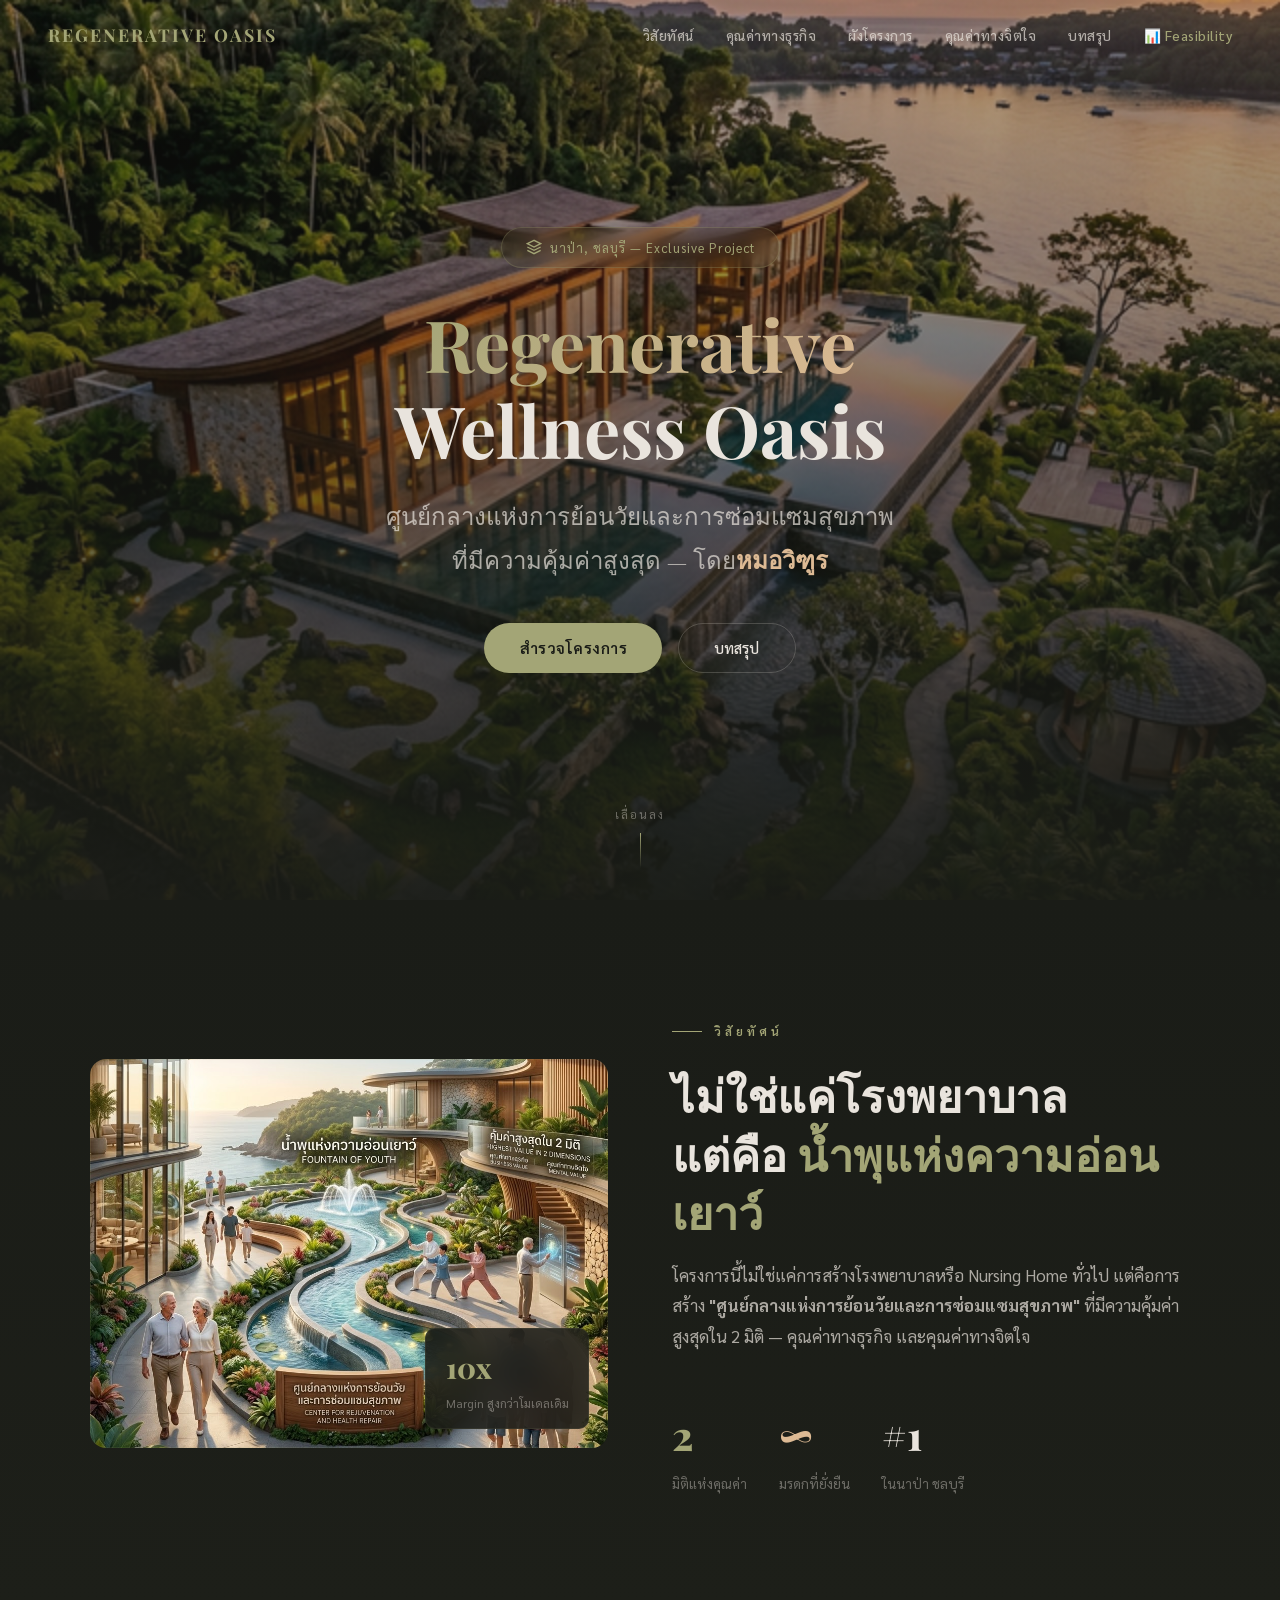
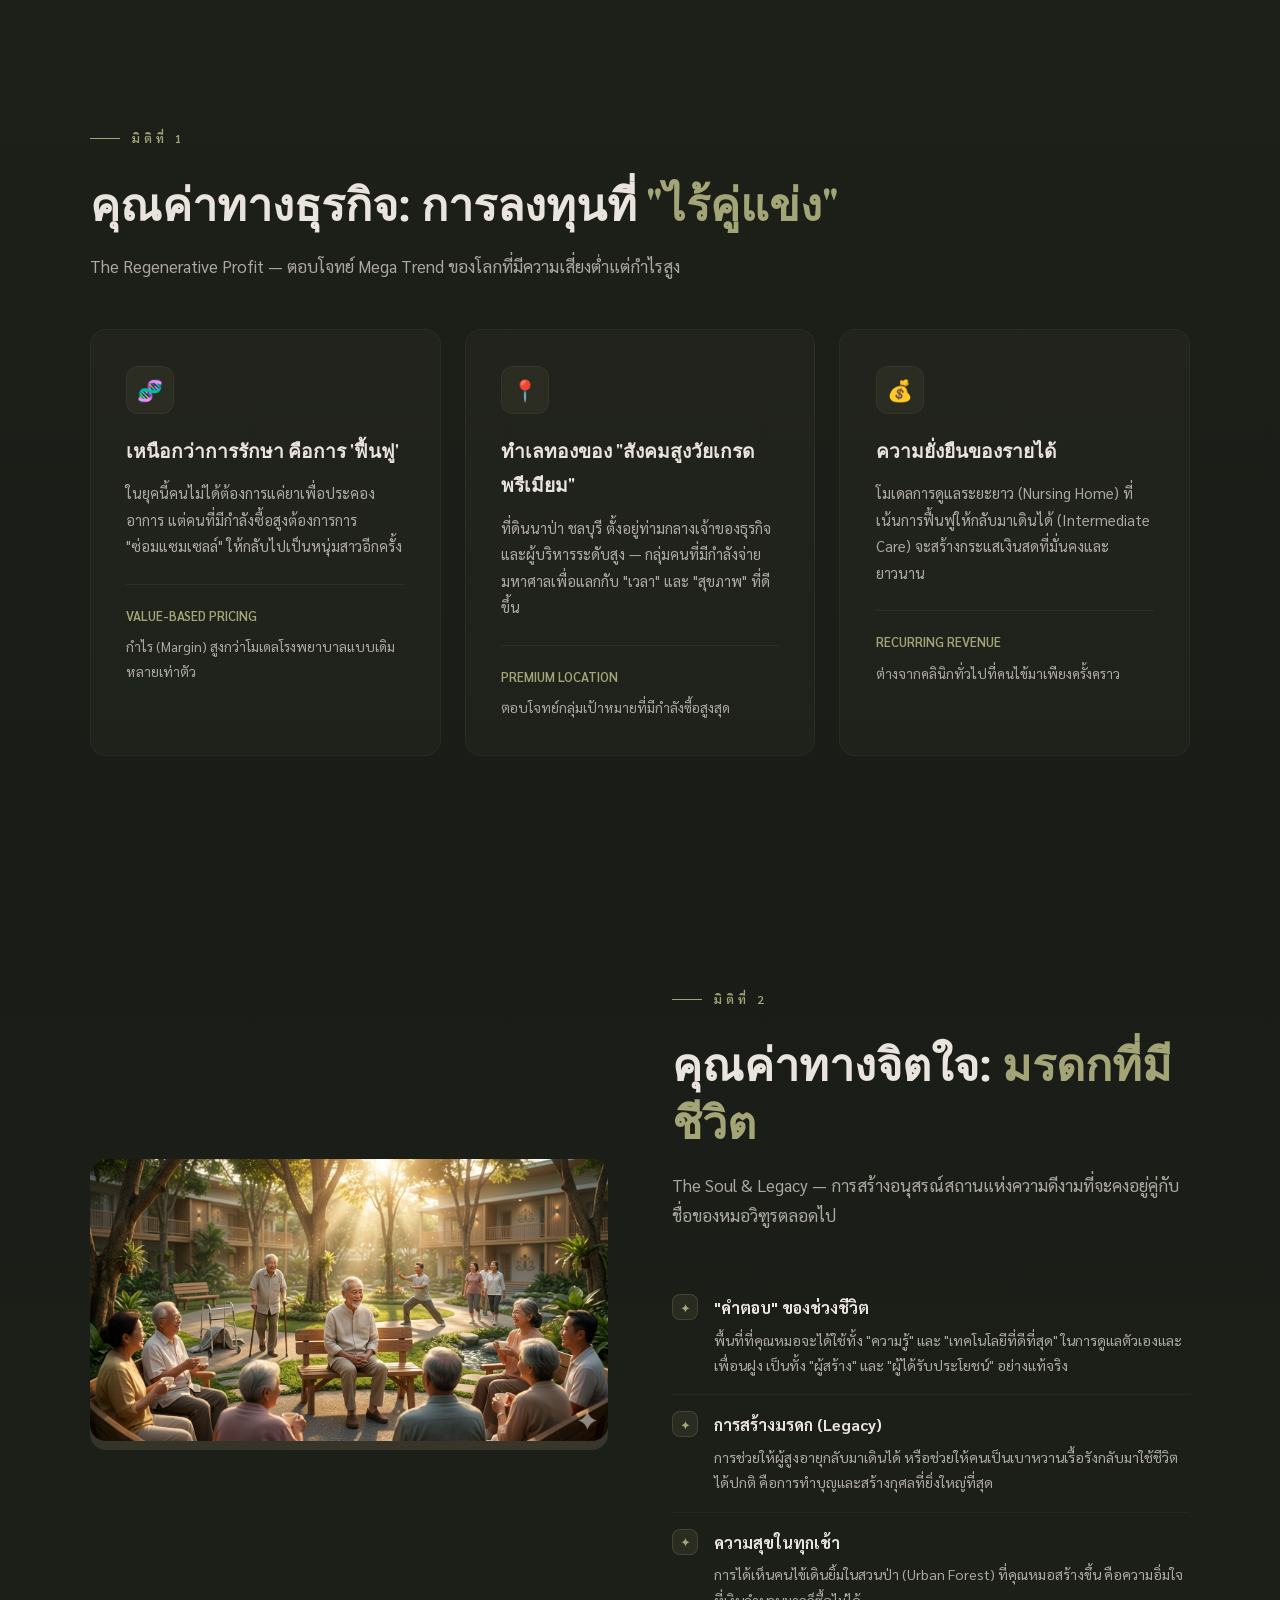
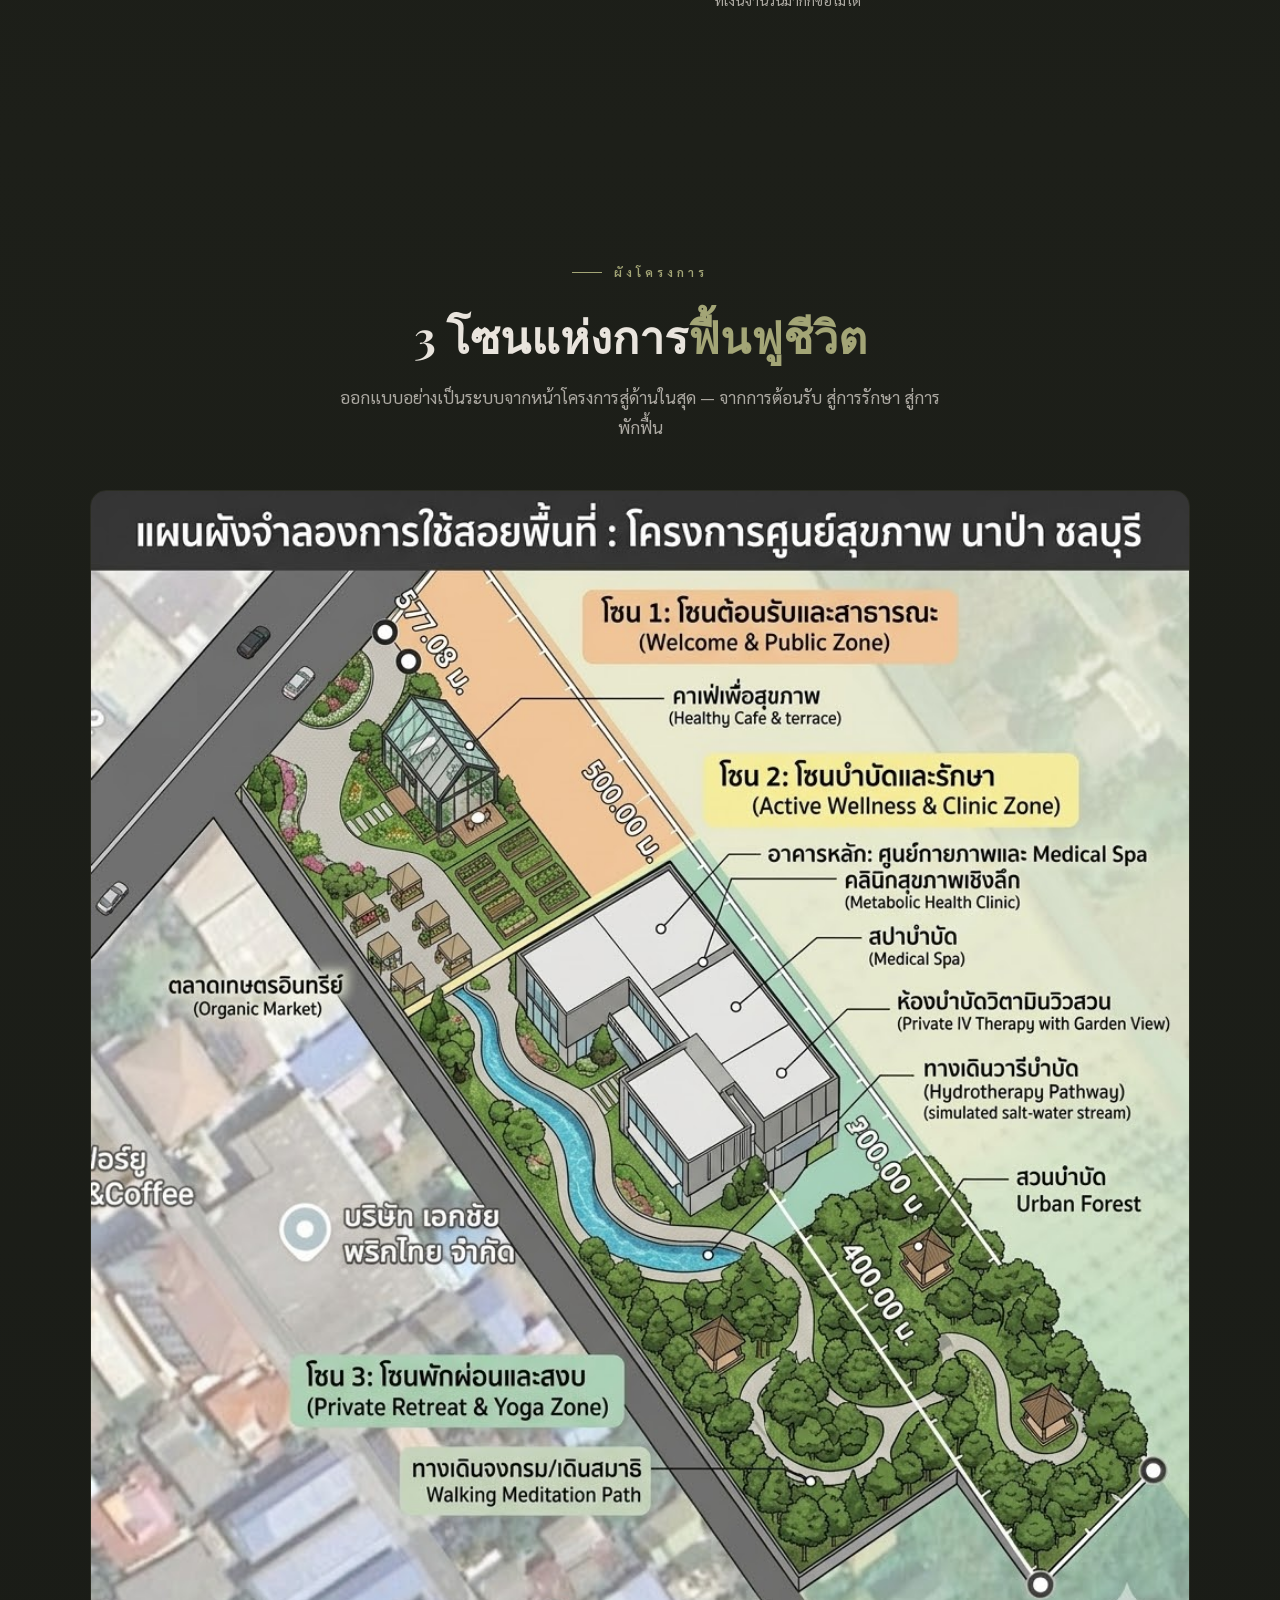
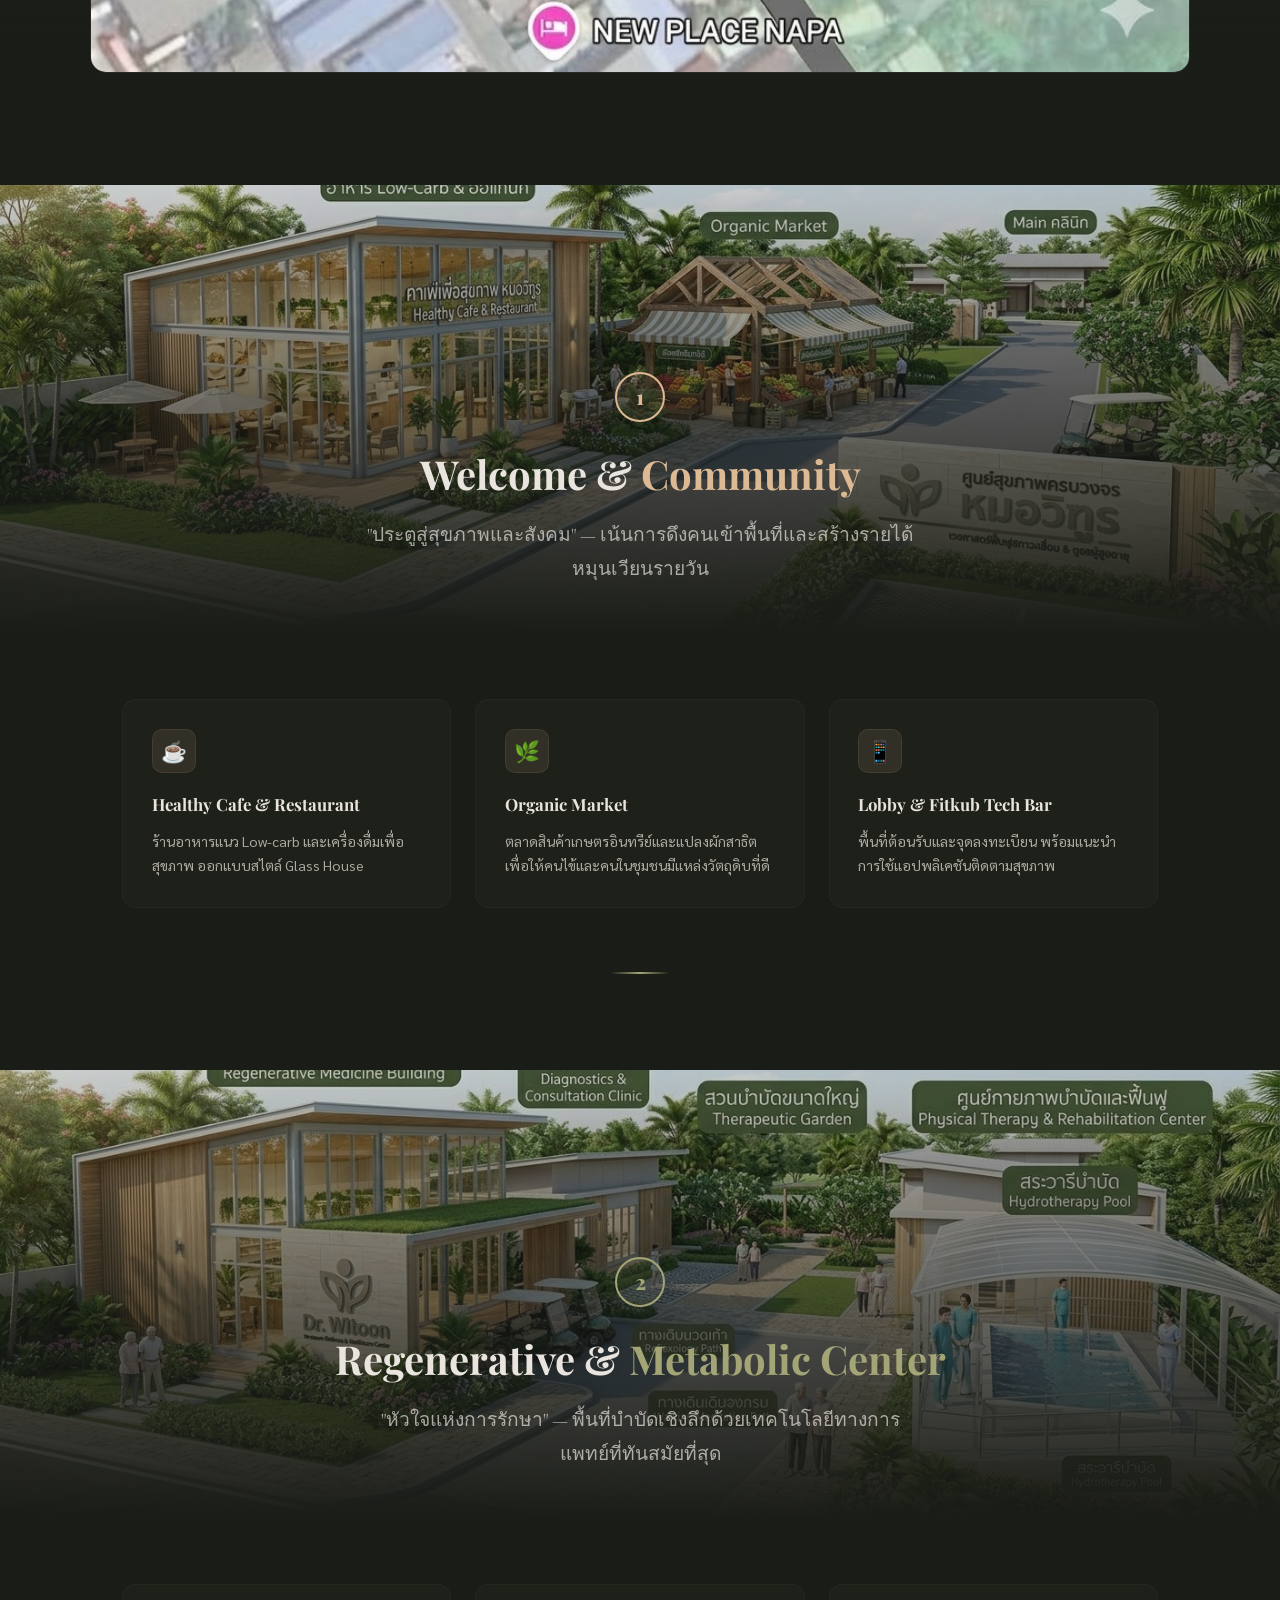
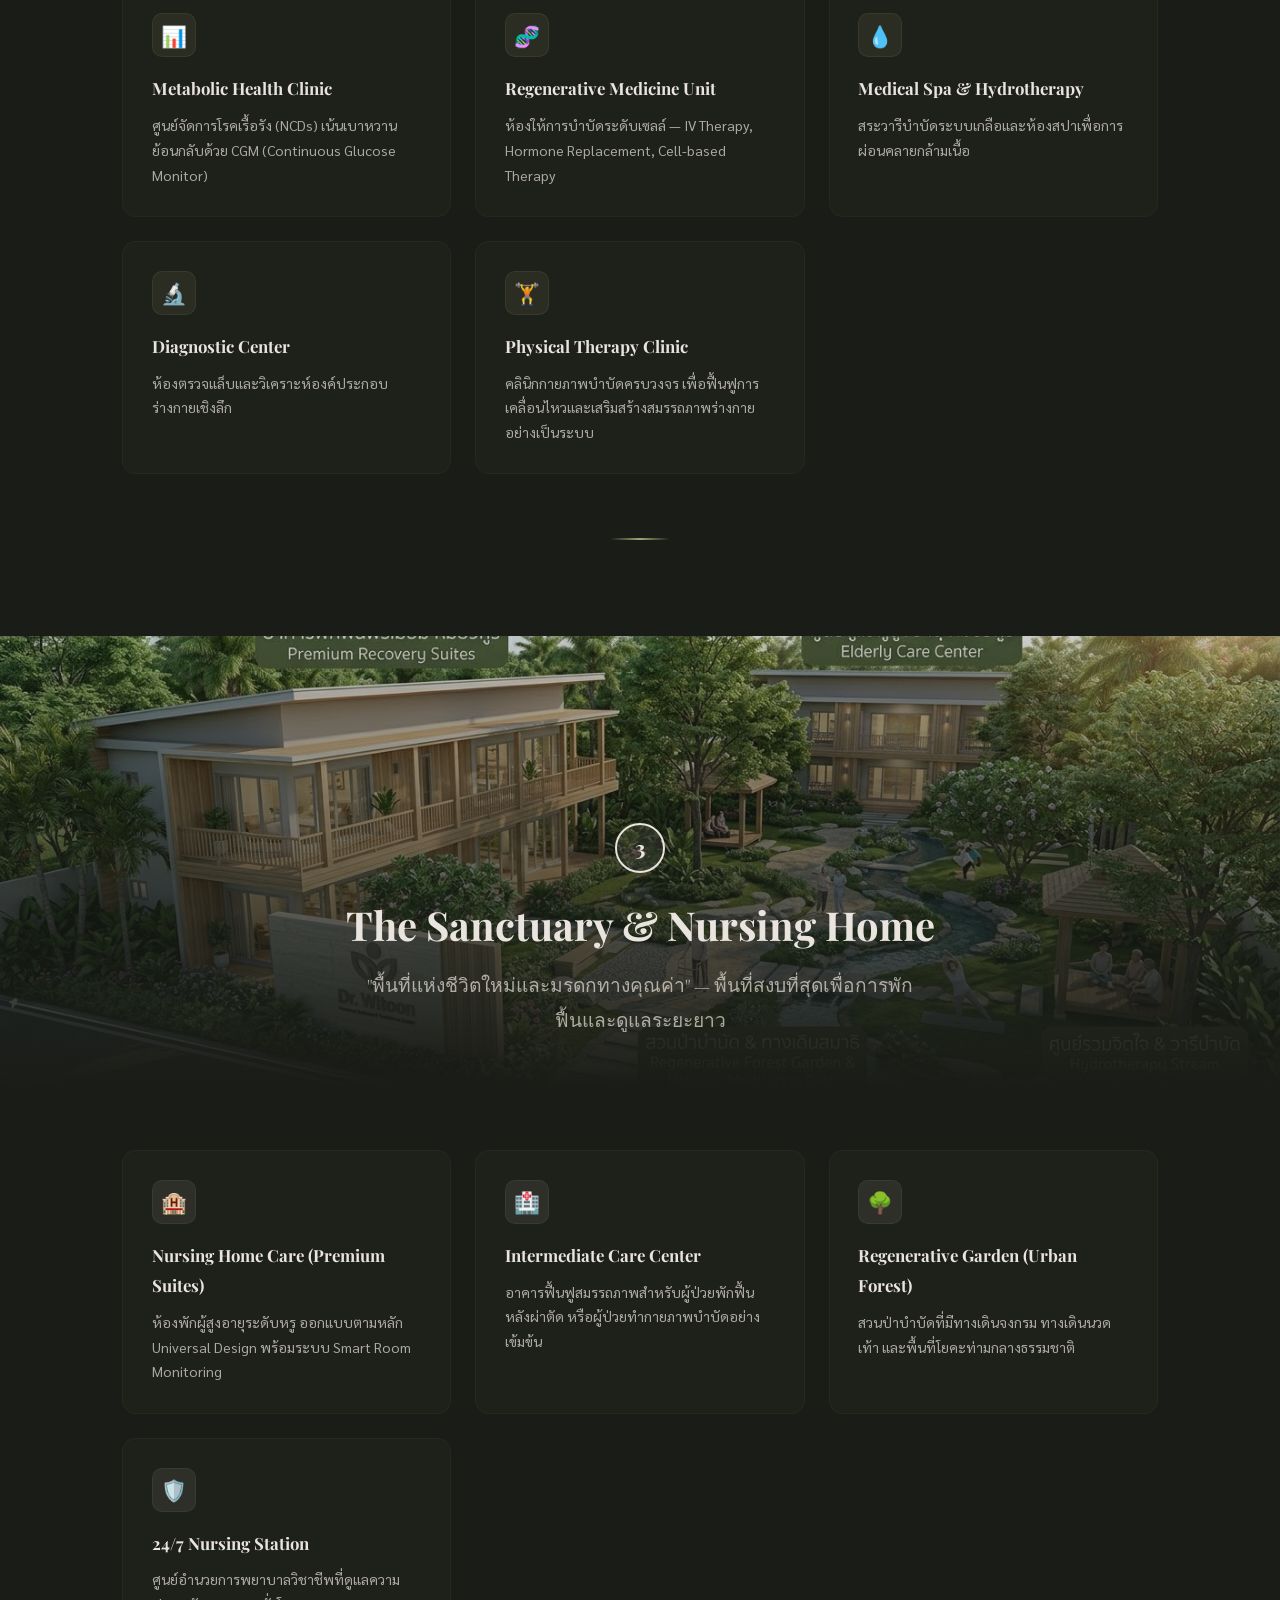
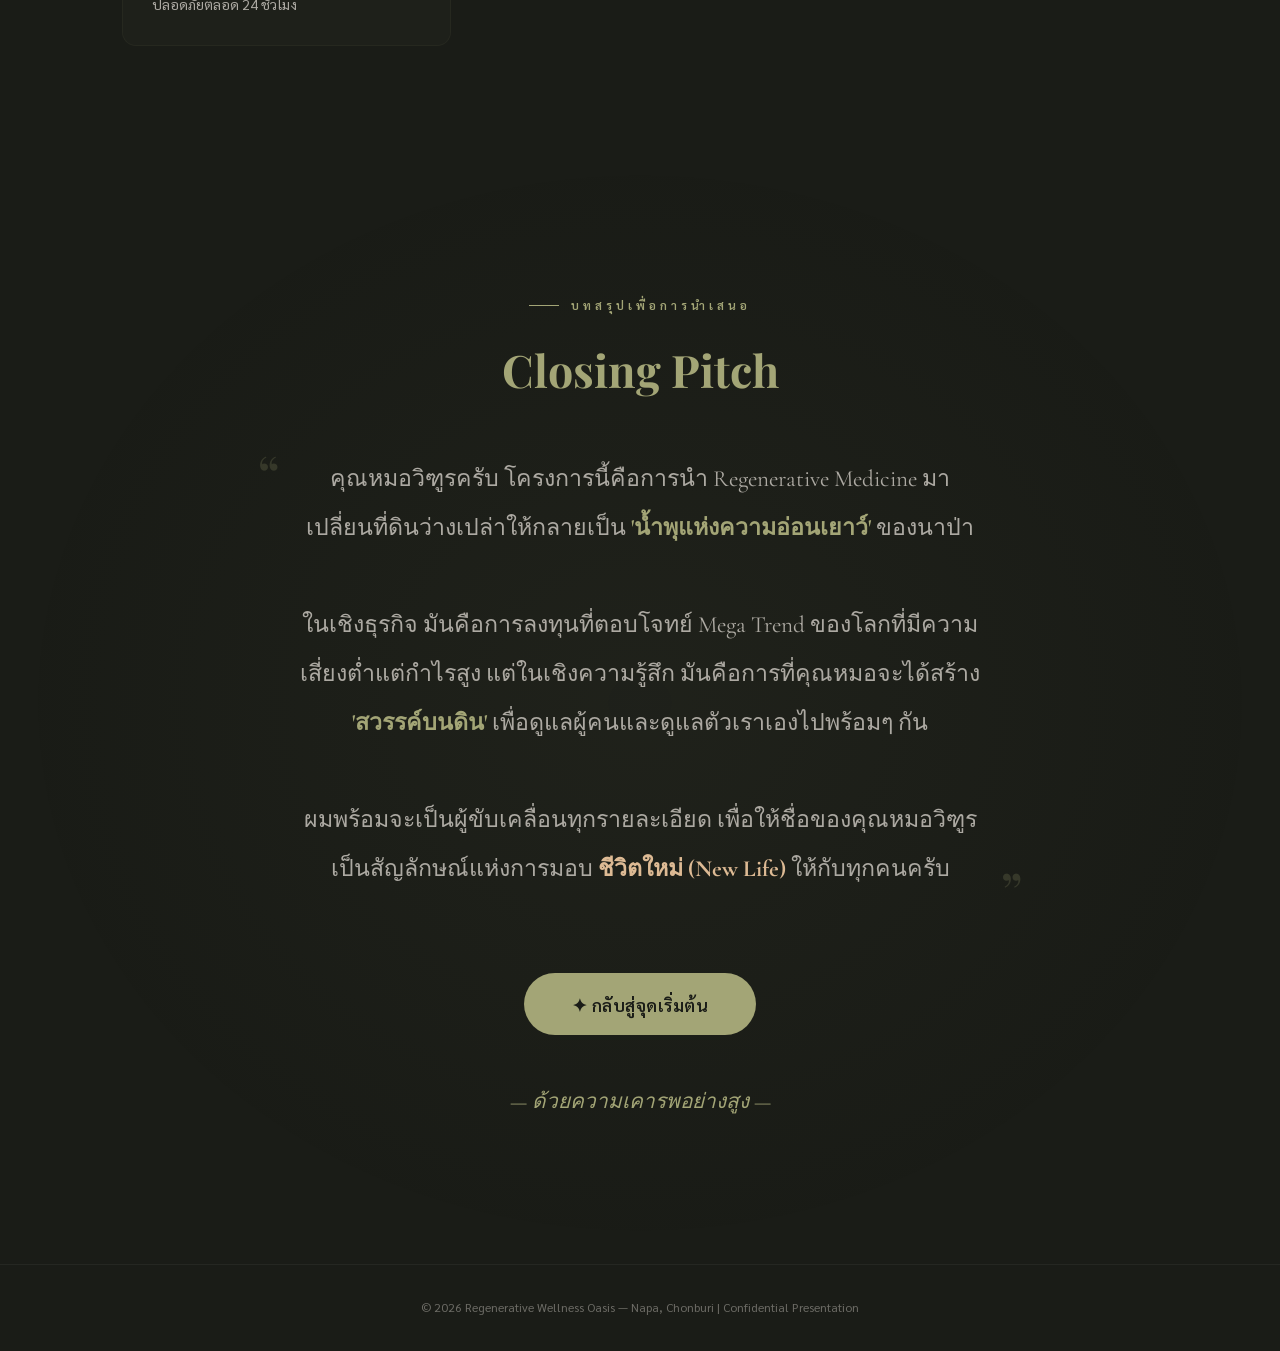
==== commit ae953f95: "feat: add Financial Feasibility Study page with OPD + pharmacy revenue streams - New feasibility.htm" ====
--- a/index.html
+++ b/index.html
@@ -28,6 +28,7 @@
       <li><a href="#zones">ผังโครงการ</a></li>
       <li><a href="#legacy">คุณค่าทางจิตใจ</a></li>
       <li><a href="#closing">บทสรุป</a></li>
+      <li><a href="feasibility.html" style="color:var(--sage)">📊 Feasibility</a></li>
     </ul>
   </nav>
 
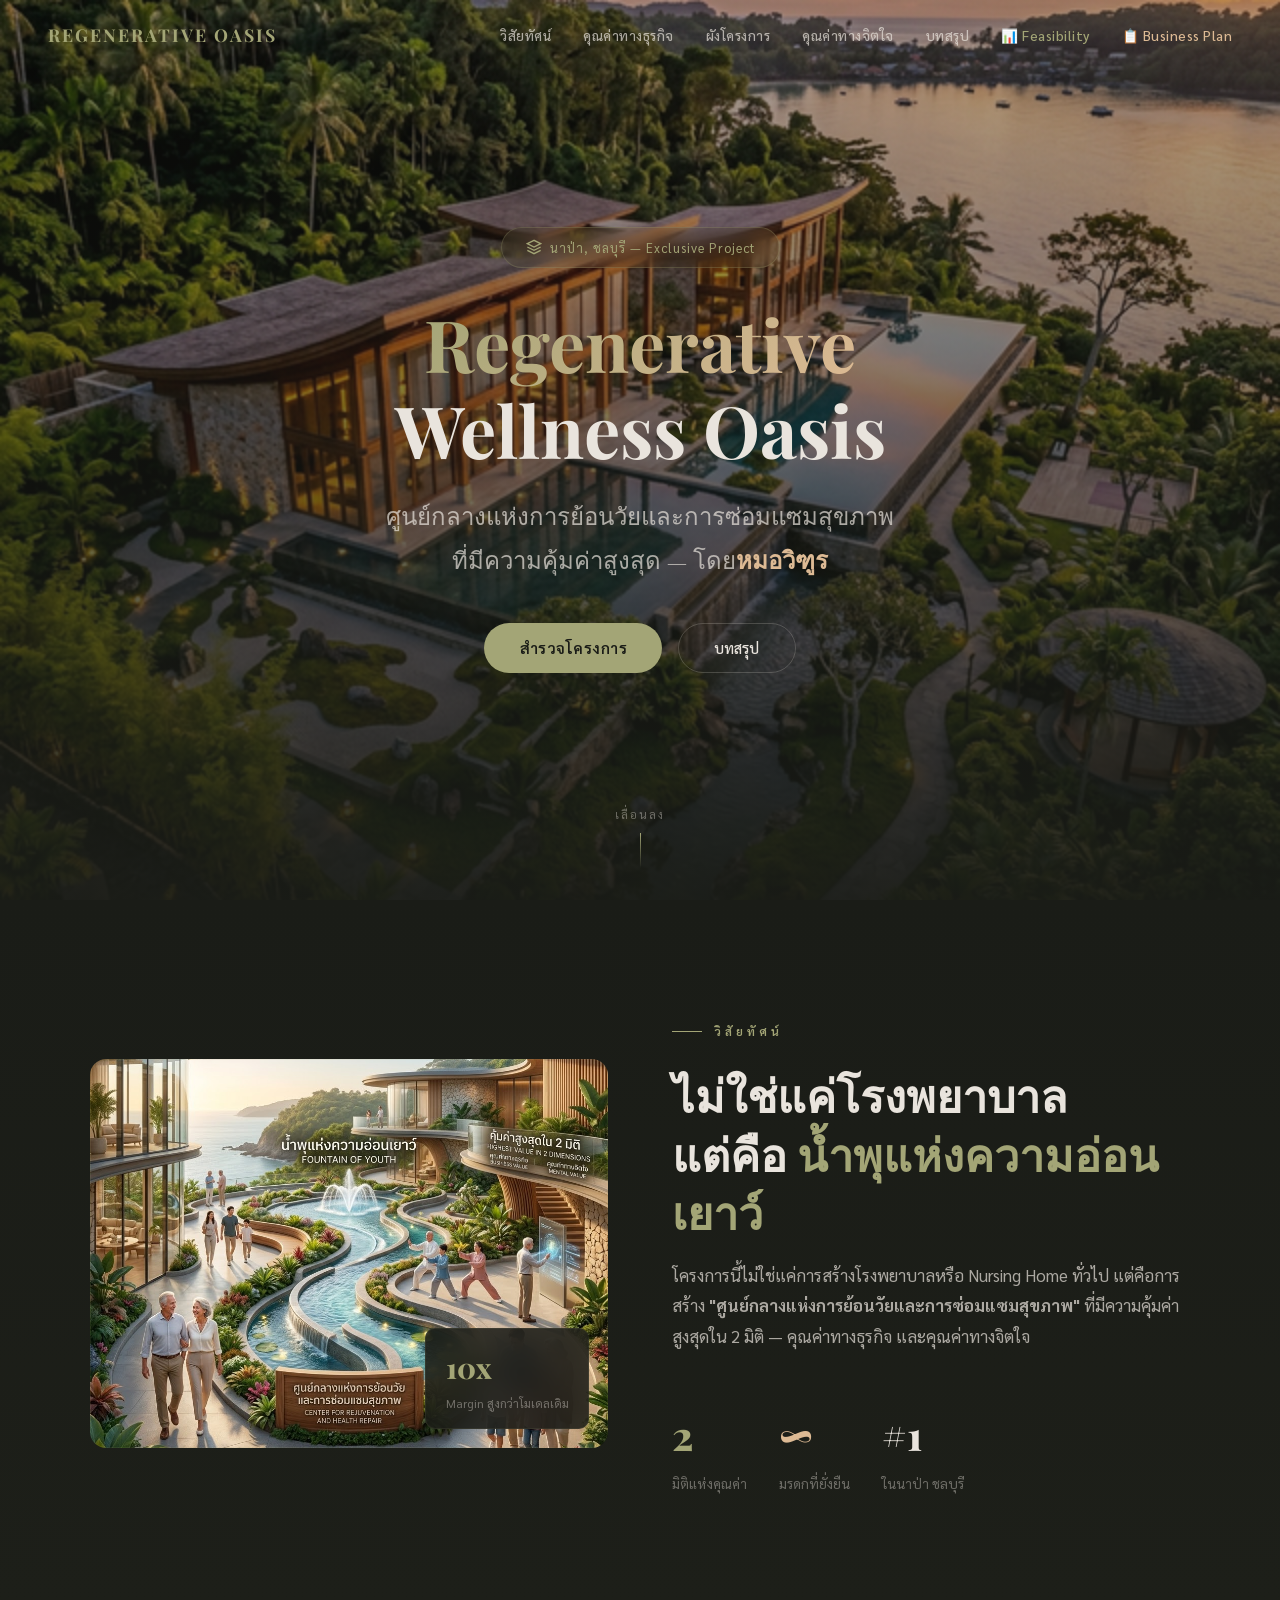
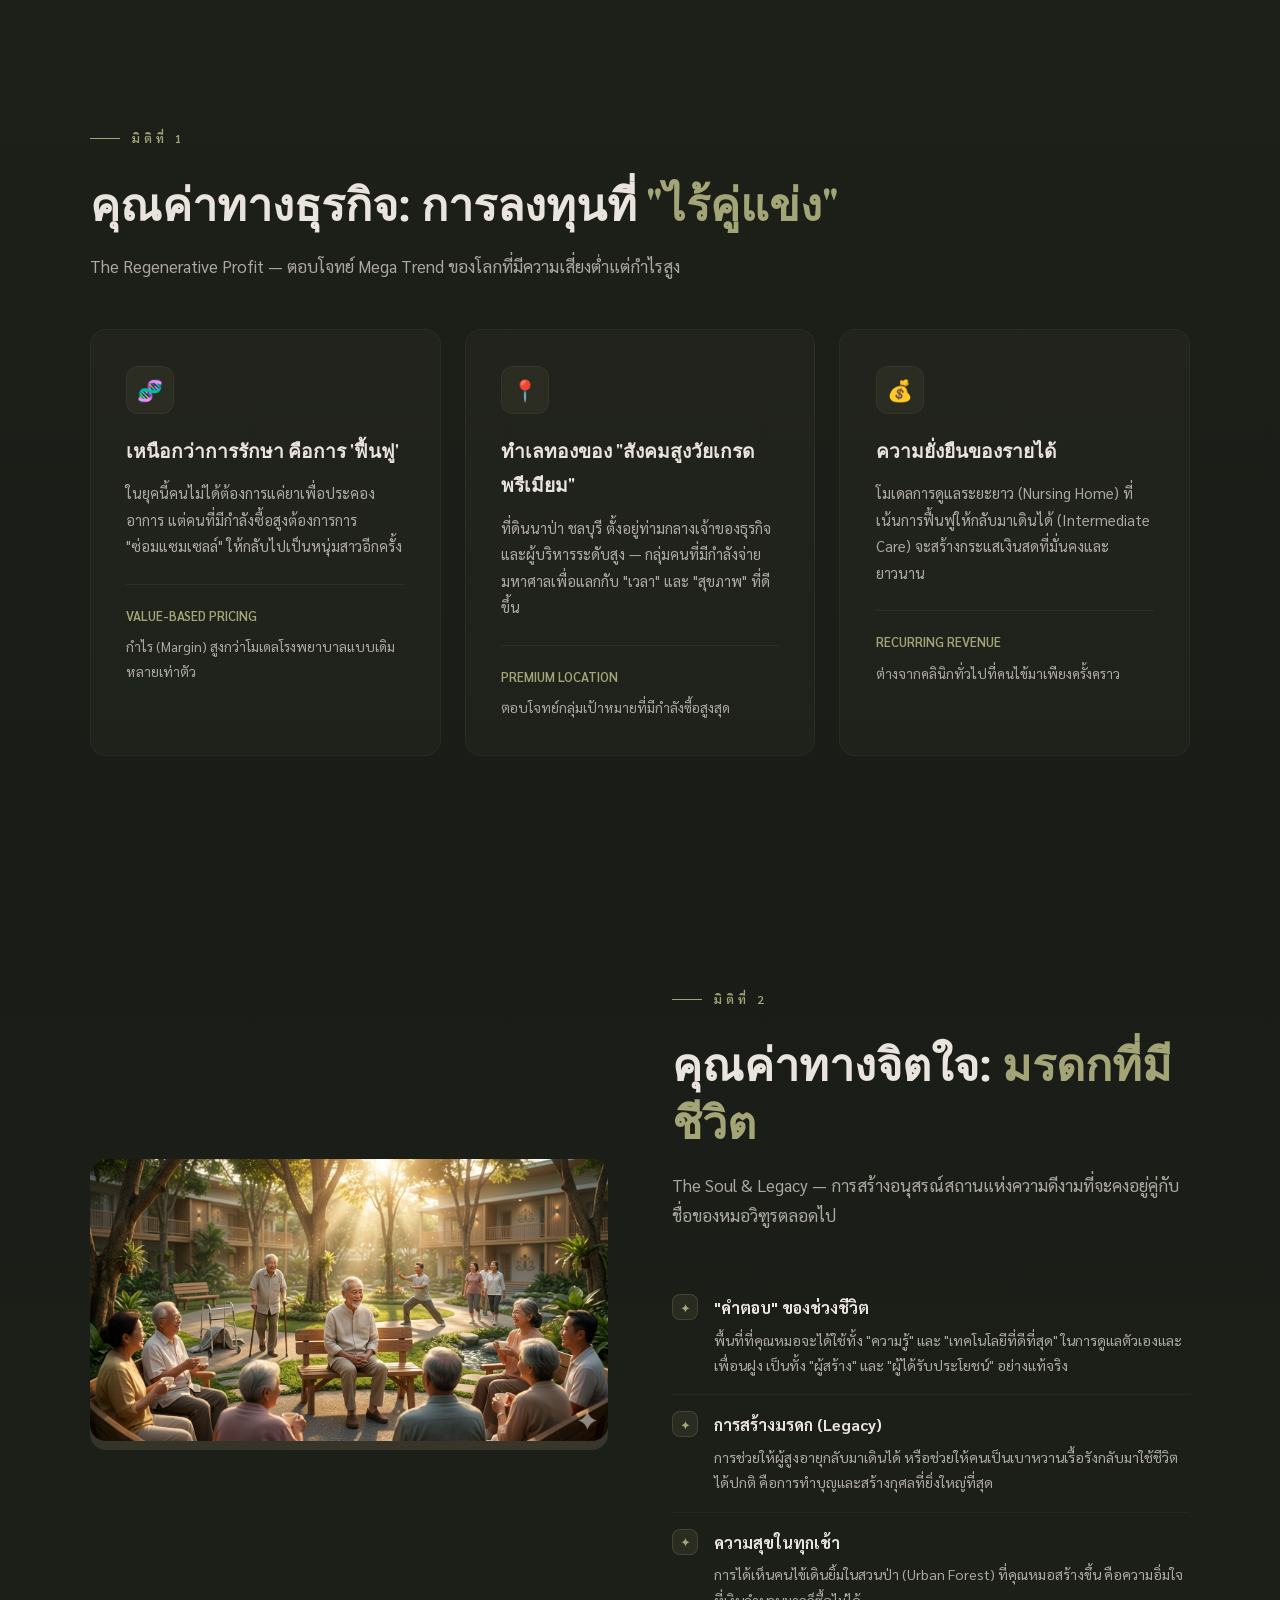
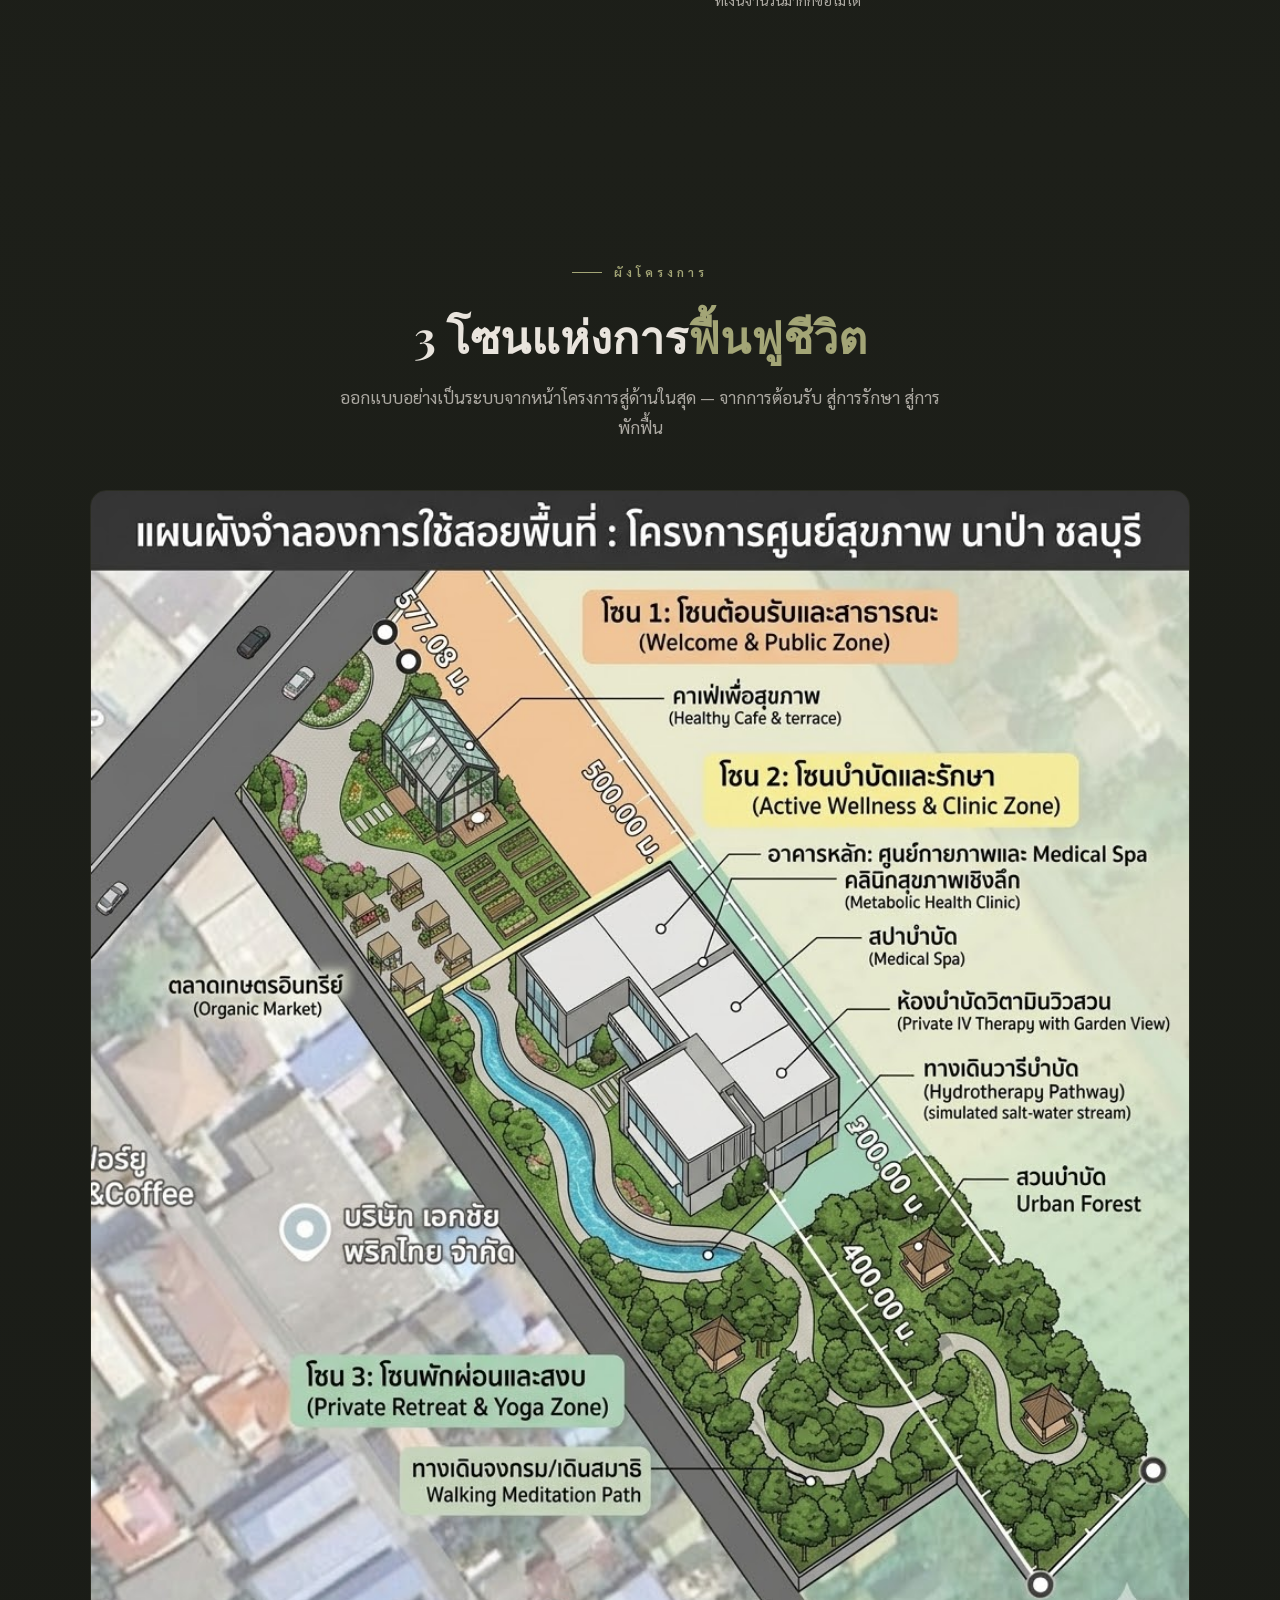
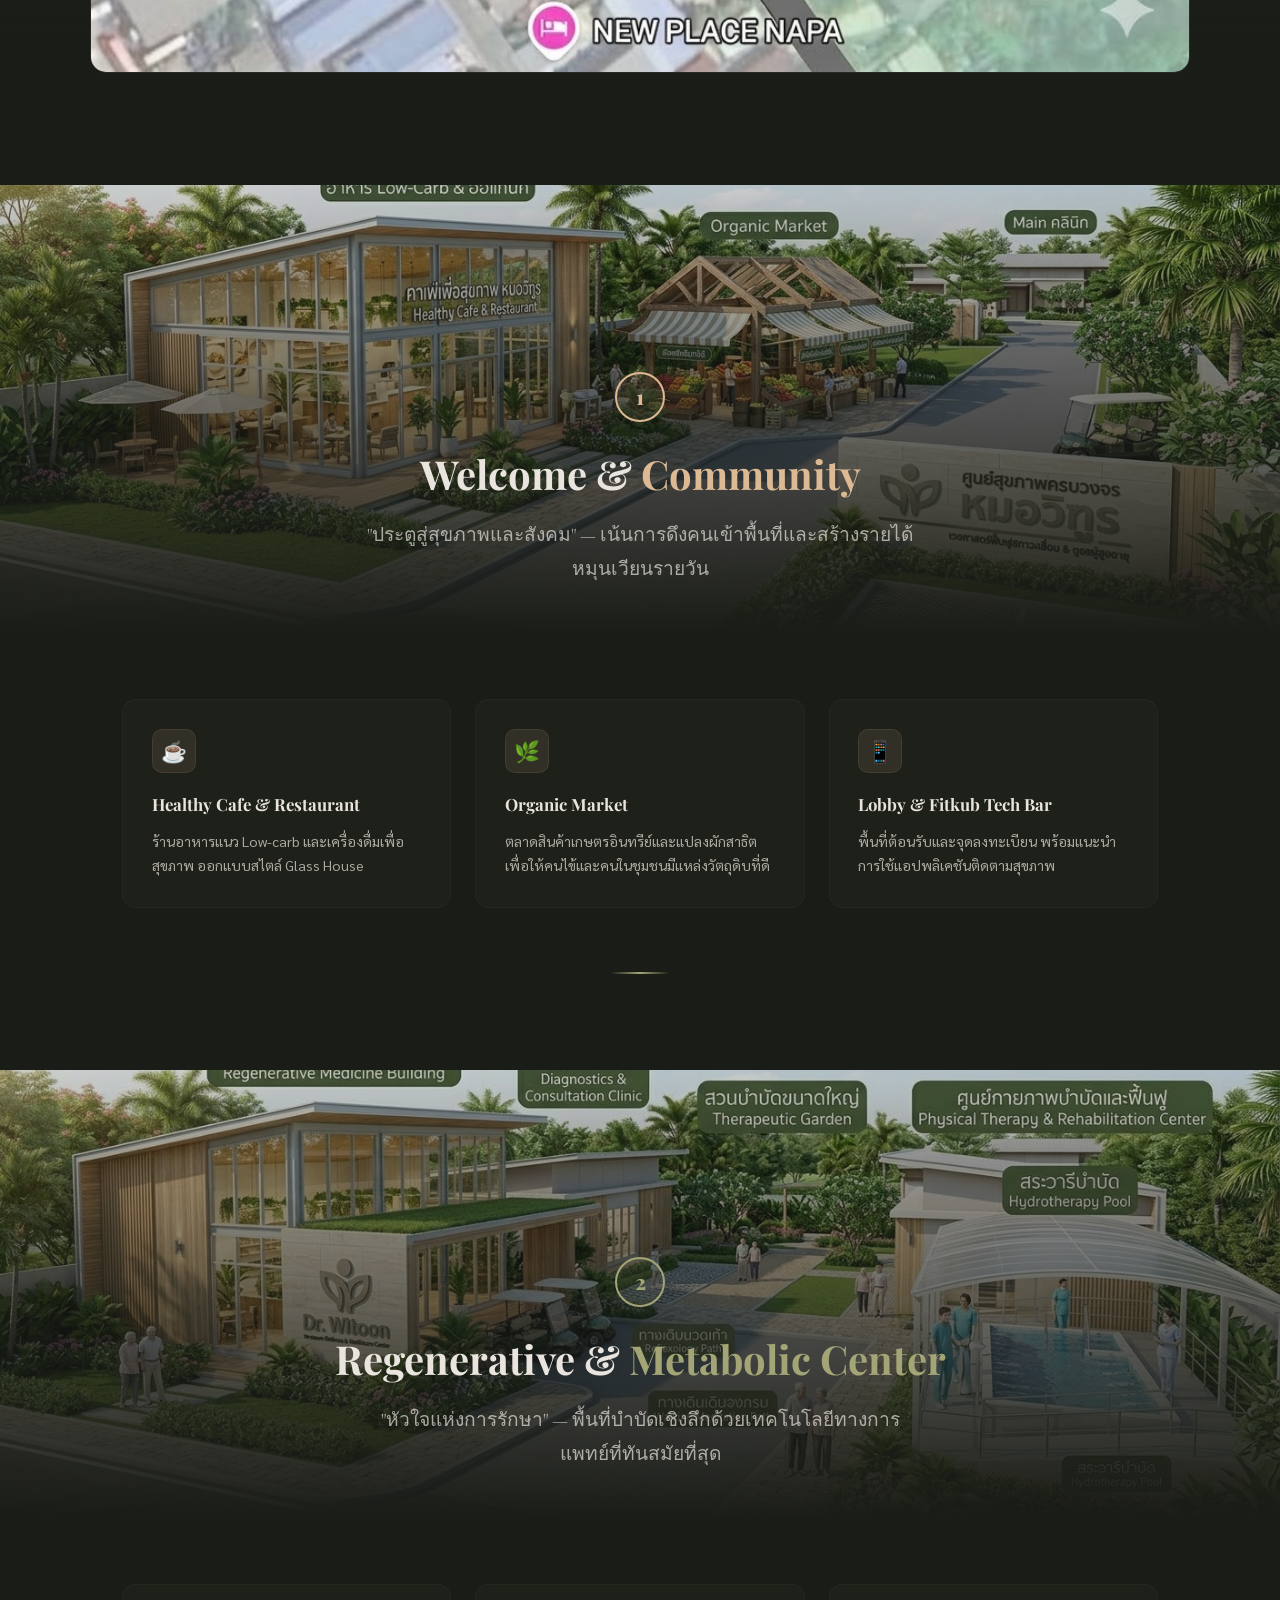
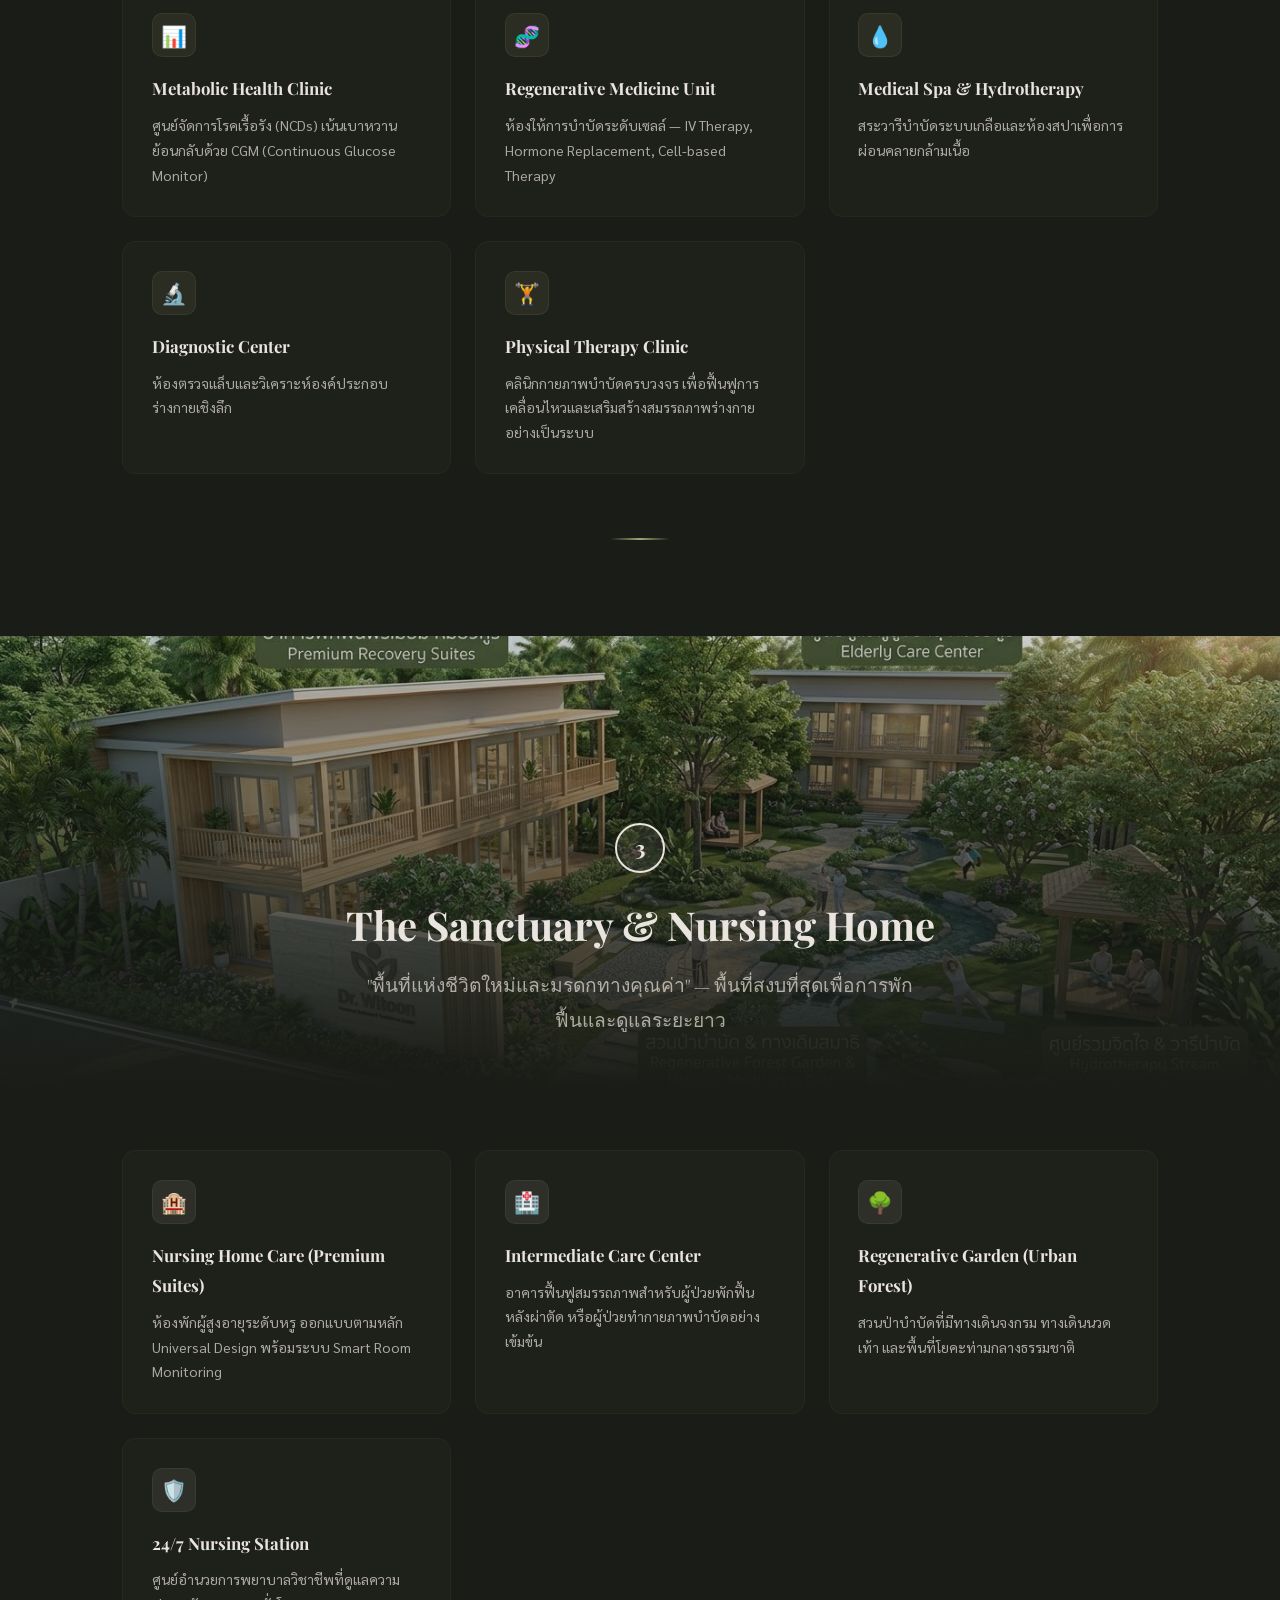
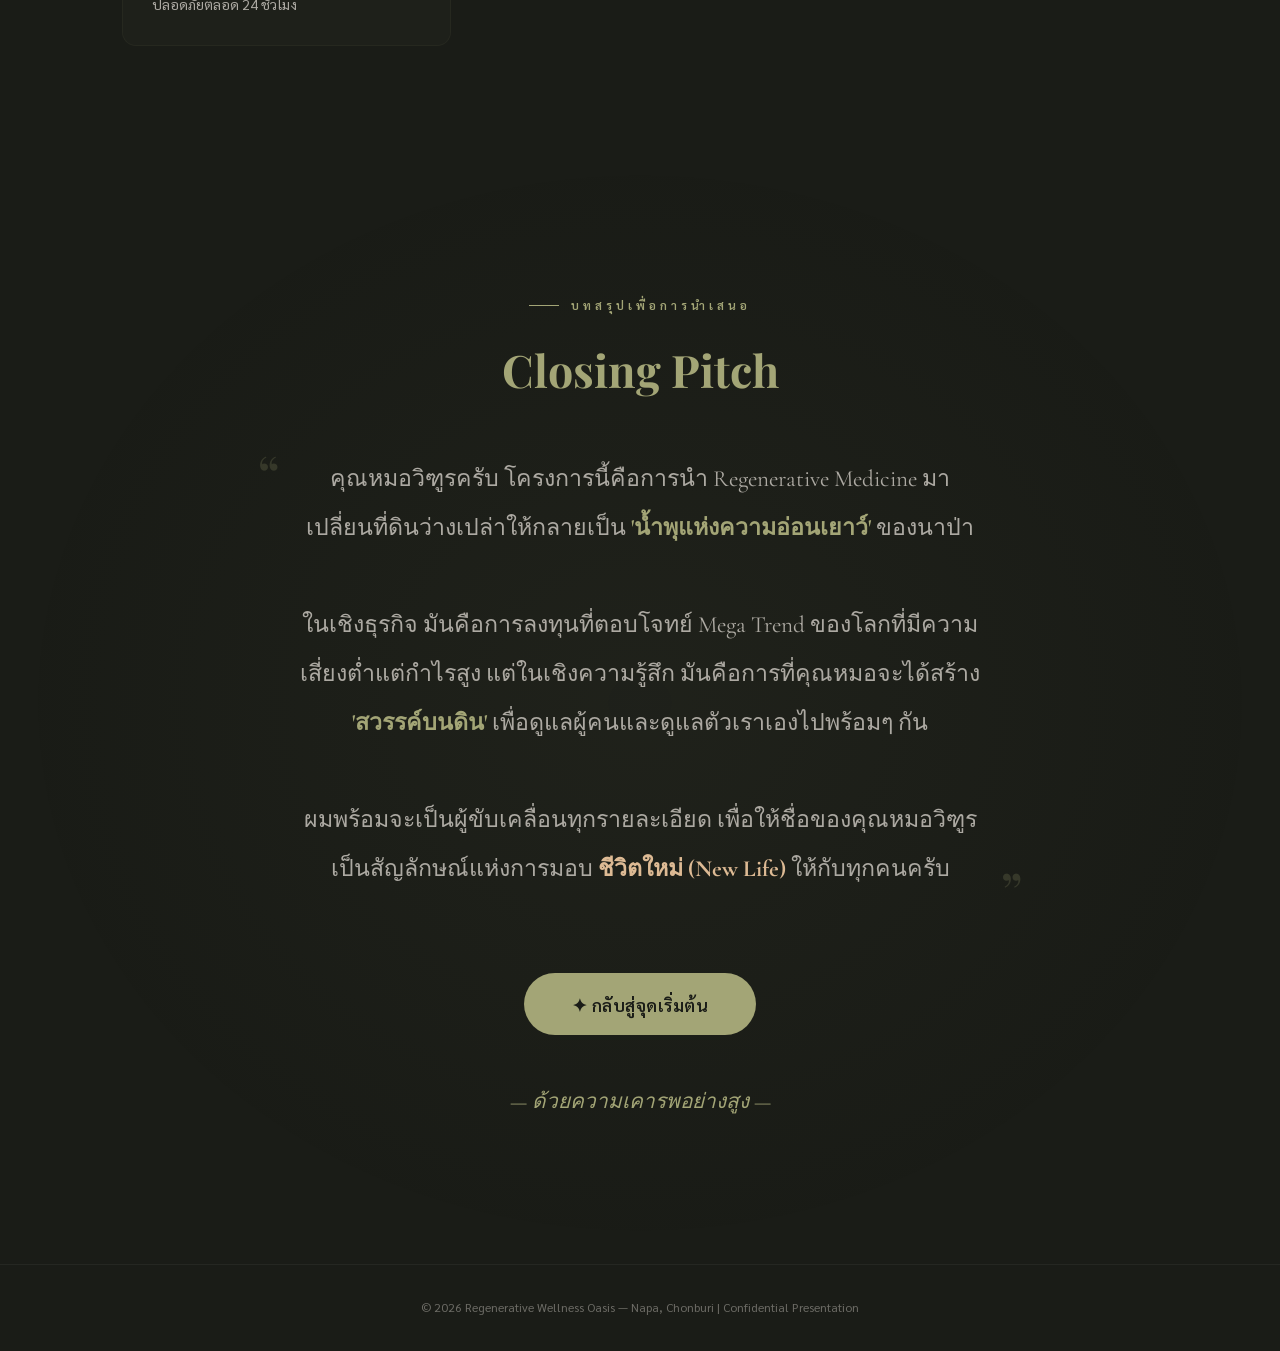
==== commit 33479c7a: "Add business plan page, working capital & ramp-up model, light theme - New business-plan.html: compr" ====
--- a/index.html
+++ b/index.html
@@ -29,6 +29,7 @@
       <li><a href="#legacy">คุณค่าทางจิตใจ</a></li>
       <li><a href="#closing">บทสรุป</a></li>
       <li><a href="feasibility.html" style="color:var(--sage)">📊 Feasibility</a></li>
+      <li><a href="business-plan.html" style="color:var(--sand)">📋 Business Plan</a></li>
     </ul>
   </nav>
 
